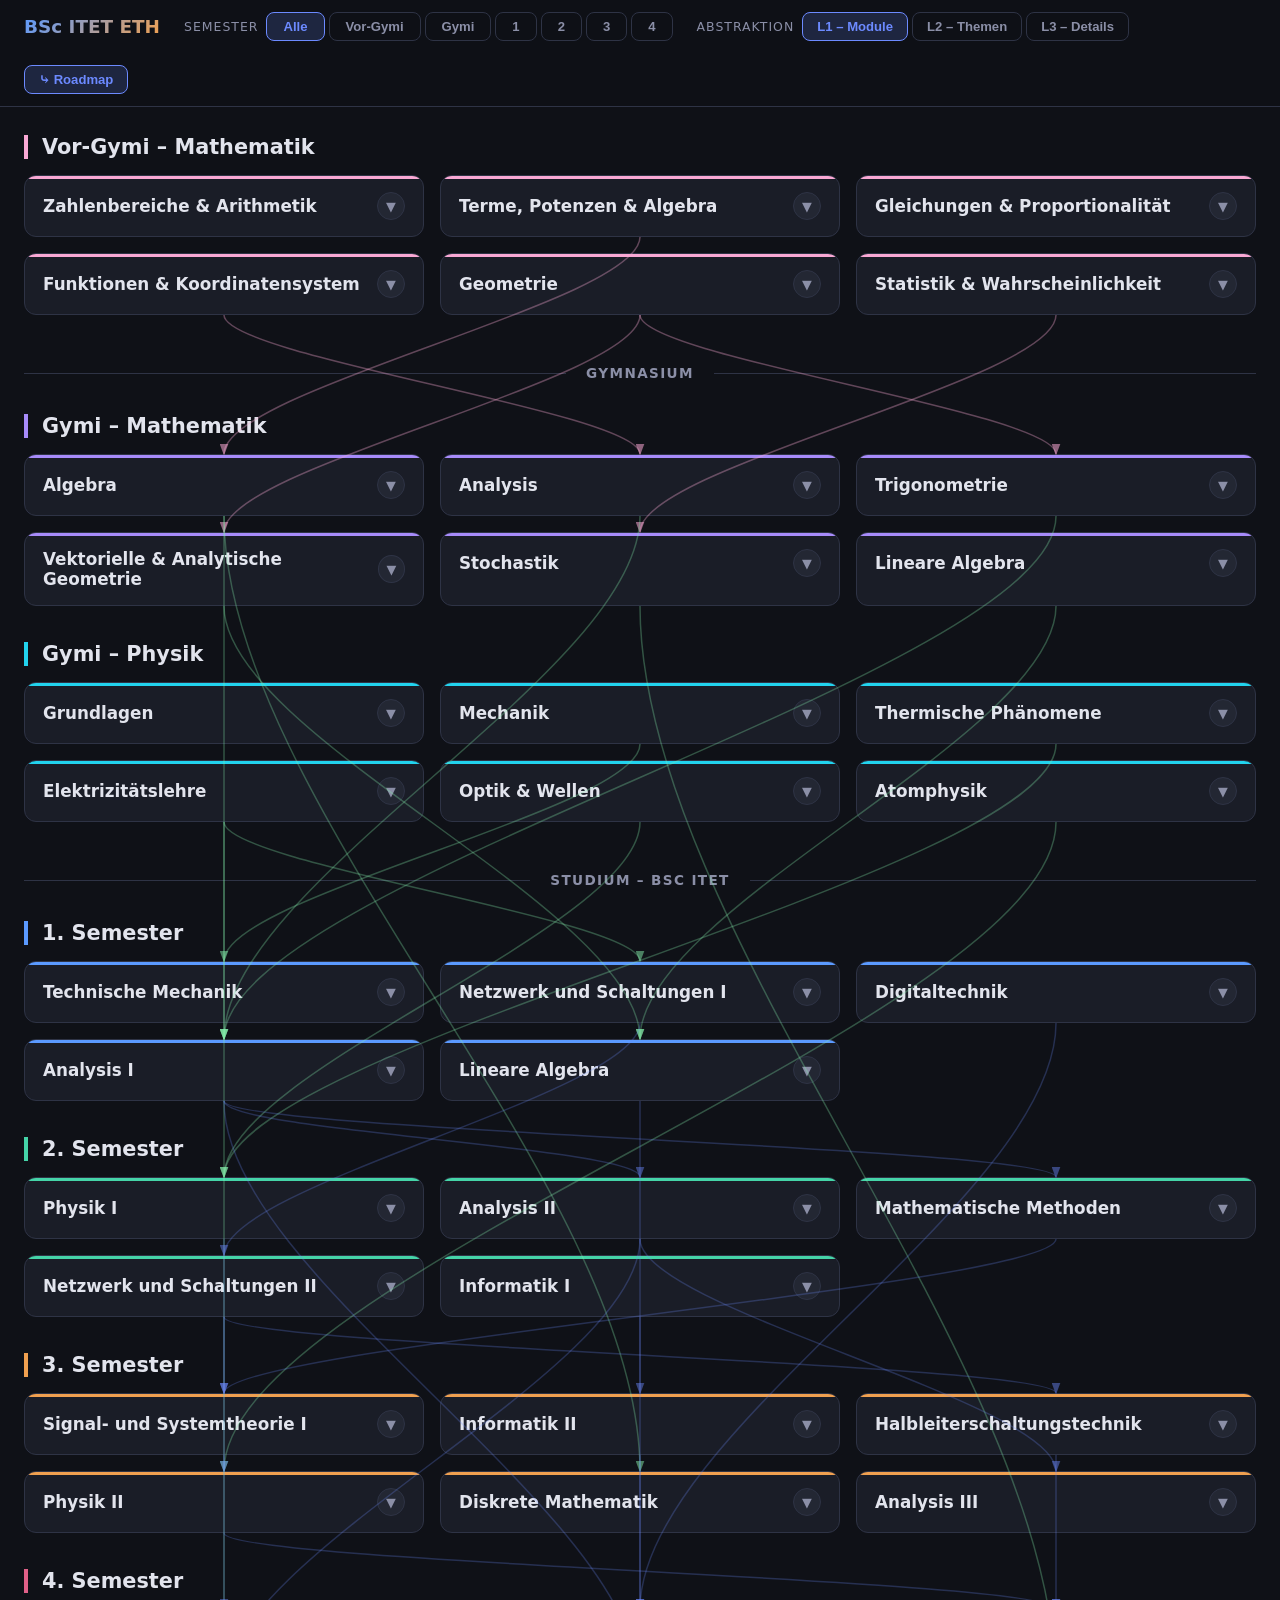
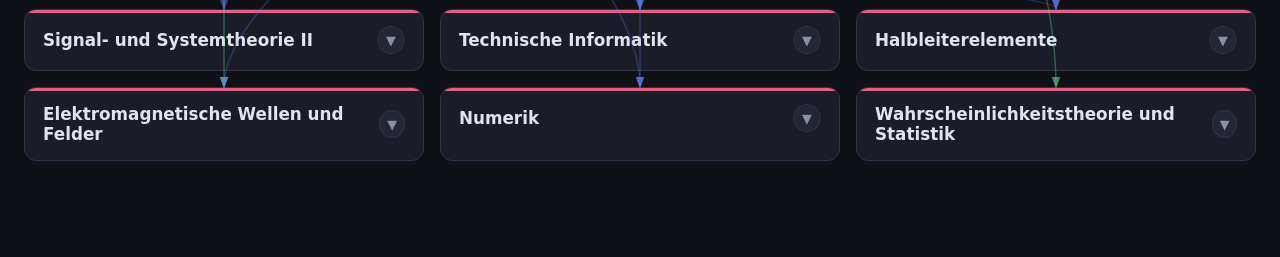
==== index.html @ 1d8a7b9b "rename into index.html" ====
<!DOCTYPE html>
<html lang="de">

<head>
    <meta charset="UTF-8">
    <meta name="viewport" content="width=device-width, initial-scale=1.0">
    <title>BSc ITET ETH – Abstraktionslevel</title>
    <style>
        :root {
            --bg: #0f1117;
            --surface: #1a1d27;
            --surface2: #232733;
            --border: #2e3345;
            --text: #e2e4ed;
            --text-dim: #8b8fa7;
            --accent: #6c8aff;
            --accent-glow: rgba(108, 138, 255, .18);
            --sem1: #5b9aff;
            --sem2: #45d4a8;
            --sem3: #f0a050;
            --sem4: #e06088;
            --vw-math: #a78bfa;
            --vw-phys: #22d3ee;
            --vor-gymi: #f9a8d4;
            --gymi: #86efac;
            --radius: 12px;
            --transition: .3s cubic-bezier(.4, 0, .2, 1);
        }

        * {
            margin: 0;
            padding: 0;
            box-sizing: border-box;
        }

        body {
            font-family: 'Segoe UI', system-ui, -apple-system, sans-serif;
            background: var(--bg);
            color: var(--text);
            min-height: 100vh;
            overflow-x: hidden;
        }

        /* ── NAV BAR ── */
        .navbar {
            position: sticky;
            top: 0;
            z-index: 100;
            background: rgba(15, 17, 23, .92);
            backdrop-filter: blur(16px);
            border-bottom: 1px solid var(--border);
            padding: 12px 24px;
            display: flex;
            align-items: center;
            gap: 24px;
            flex-wrap: wrap;
        }

        .navbar h1 {
            font-size: 1.15rem;
            font-weight: 700;
            white-space: nowrap;
            background: linear-gradient(135deg, var(--sem1), var(--sem3));
            -webkit-background-clip: text;
            -webkit-text-fill-color: transparent;
        }

        .nav-group {
            display: flex;
            align-items: center;
            gap: 8px;
        }

        .nav-label {
            font-size: .78rem;
            color: var(--text-dim);
            text-transform: uppercase;
            letter-spacing: .08em;
        }

        /* Semester Tabs */
        .sem-tabs {
            display: flex;
            gap: 4px;
        }

        .sem-tab {
            padding: 6px 16px;
            border-radius: 8px;
            border: 1px solid var(--border);
            background: transparent;
            color: var(--text-dim);
            cursor: pointer;
            font-size: .82rem;
            font-weight: 600;
            transition: var(--transition);
        }

        .sem-tab:hover {
            background: var(--surface2);
            color: var(--text);
        }

        .sem-tab.active {
            border-color: var(--accent);
            color: var(--accent);
            background: var(--accent-glow);
        }

        .sem-tab[data-sem="all"].active {
            border-color: var(--accent);
        }

        .sem-tab[data-sem="1"].active {
            border-color: var(--sem1);
            color: var(--sem1);
            background: rgba(91, 154, 255, .12);
        }

        .sem-tab[data-sem="2"].active {
            border-color: var(--sem2);
            color: var(--sem2);
            background: rgba(69, 212, 168, .12);
        }

        .sem-tab[data-sem="3"].active {
            border-color: var(--sem3);
            color: var(--sem3);
            background: rgba(240, 160, 80, .12);
        }

        .sem-tab[data-sem="4"].active {
            border-color: var(--sem4);
            color: var(--sem4);
            background: rgba(224, 96, 136, .12);
        }

        .sem-tab[data-sem="vor-gymi"].active {
            border-color: var(--vor-gymi);
            color: var(--vor-gymi);
            background: rgba(249, 168, 212, .12);
        }

        .sem-tab[data-sem="gymi"].active {
            border-color: var(--gymi);
            color: var(--gymi);
            background: rgba(134, 239, 172, .12);
        }

        /* Abstraction Level Buttons */
        .level-btns {
            display: flex;
            gap: 4px;
        }

        .level-btn {
            padding: 6px 14px;
            border-radius: 8px;
            border: 1px solid var(--border);
            background: transparent;
            color: var(--text-dim);
            cursor: pointer;
            font-size: .82rem;
            font-weight: 600;
            transition: var(--transition);
        }

        .level-btn:hover {
            background: var(--surface2);
            color: var(--text);
        }

        .level-btn.active {
            border-color: var(--accent);
            color: var(--accent);
            background: var(--accent-glow);
        }

        /* ── MAIN CONTENT ── */
        .container {
            max-width: 1400px;
            margin: 0 auto;
            padding: 28px 24px 60px;
            position: relative;
        }

        /* Semester Section */
        .semester-section {
            margin-bottom: 36px;
        }

        .semester-section.hidden {
            display: none;
        }

        .semester-header {
            font-size: 1.3rem;
            font-weight: 700;
            margin-bottom: 16px;
            padding-left: 14px;
            border-left: 4px solid var(--sem1);
        }

        .semester-section[data-sem="2"] .semester-header {
            border-color: var(--sem2);
        }

        .semester-section[data-sem="3"] .semester-header {
            border-color: var(--sem3);
        }

        .semester-section[data-sem="4"] .semester-header {
            border-color: var(--sem4);
        }

        .semester-section[data-sem="vg-math"] .semester-header {
            border-color: var(--vor-gymi);
        }

        .semester-section[data-sem="gy-math"] .semester-header {
            border-color: var(--vw-math);
        }

        .semester-section[data-sem="gy-phys"] .semester-header {
            border-color: var(--vw-phys);
        }

        /* Section Divider */
        .section-divider {
            text-align: center;
            margin: 48px 0 32px;
            position: relative;
        }

        .section-divider::before {
            content: '';
            position: absolute;
            left: 0;
            right: 0;
            top: 50%;
            height: 1px;
            background: var(--border);
        }

        .section-divider span {
            position: relative;
            background: var(--bg);
            padding: 0 20px;
            font-size: .85rem;
            color: var(--text-dim);
            text-transform: uppercase;
            letter-spacing: .1em;
            font-weight: 700;
        }

        .section-divider.hidden {
            display: none;
        }

        /* Module Grid */
        .module-grid {
            display: grid;
            grid-template-columns: repeat(auto-fill, minmax(300px, 1fr));
            gap: 16px;
        }

        /* Module Card */
        .module-card {
            background: var(--surface);
            border: 1px solid var(--border);
            border-radius: var(--radius);
            overflow: hidden;
            cursor: pointer;
            transition: var(--transition);
            position: relative;
        }

        .module-card::before {
            content: '';
            position: absolute;
            top: 0;
            left: 0;
            right: 0;
            height: 3px;
            background: var(--sem1);
            transition: var(--transition);
        }

        .semester-section[data-sem="2"] .module-card::before {
            background: var(--sem2);
        }

        .semester-section[data-sem="3"] .module-card::before {
            background: var(--sem3);
        }

        .semester-section[data-sem="4"] .module-card::before {
            background: var(--sem4);
        }

        .semester-section[data-sem="vg-math"] .module-card::before {
            background: var(--vor-gymi);
        }

        .semester-section[data-sem="gy-math"] .module-card::before {
            background: var(--vw-math);
        }

        .semester-section[data-sem="gy-phys"] .module-card::before {
            background: var(--vw-phys);
        }

        .module-card:hover {
            border-color: #444;
            transform: translateY(-2px);
            box-shadow: 0 8px 24px rgba(0, 0, 0, .3);
        }

        .module-card.expanded {
            grid-column: 1 / -1;
            max-width: 900px;
        }

        .module-header {
            padding: 16px 18px;
            display: flex;
            align-items: center;
            justify-content: space-between;
        }

        .module-name {
            font-size: 1.05rem;
            font-weight: 700;
        }

        .module-toggle {
            width: 28px;
            height: 28px;
            border-radius: 50%;
            background: var(--surface2);
            border: 1px solid var(--border);
            color: var(--text-dim);
            display: flex;
            align-items: center;
            justify-content: center;
            font-size: .8rem;
            transition: var(--transition);
        }

        .module-card.expanded .module-toggle,
        .module-card.level-open .module-toggle {
            transform: rotate(180deg);
            color: var(--accent);
        }

        /* Level 2 */
        .level2-container {
            max-height: 0;
            overflow: hidden;
            transition: max-height .4s cubic-bezier(.4, 0, .2, 1), padding .3s;
            padding: 0 18px;
        }

        .module-card.expanded .level2-container,
        .module-card.level-open .level2-container {
            max-height: 2000px;
            padding: 0 18px 16px;
        }

        .level2-item {
            margin-bottom: 10px;
            background: var(--surface2);
            border-radius: 8px;
            border: 1px solid transparent;
            transition: var(--transition);
            overflow: hidden;
        }

        .level2-item:hover {
            border-color: var(--border);
        }

        .level2-header {
            padding: 10px 14px;
            display: flex;
            align-items: center;
            justify-content: space-between;
            cursor: pointer;
            font-weight: 600;
            font-size: .92rem;
        }

        .level2-toggle {
            font-size: .7rem;
            color: var(--text-dim);
            transition: var(--transition);
        }

        .level2-item.open .level2-toggle {
            transform: rotate(180deg);
            color: var(--accent);
        }

        /* Level 3 */
        .level3-container {
            max-height: 0;
            overflow: hidden;
            transition: max-height .35s cubic-bezier(.4, 0, .2, 1);
        }

        .level2-item.open .level3-container,
        .level2-item.level-open .level3-container {
            max-height: 1000px;
        }

        .level3-list {
            padding: 0 14px 10px 28px;
            display: flex;
            flex-wrap: wrap;
            gap: 6px;
        }

        .level3-tag {
            padding: 4px 10px;
            background: rgba(108, 138, 255, .08);
            border: 1px solid rgba(108, 138, 255, .15);
            border-radius: 6px;
            font-size: .8rem;
            color: var(--text-dim);
            transition: var(--transition);
        }

        .level3-tag:hover {
            background: rgba(108, 138, 255, .15);
            color: var(--text);
        }

        /* Level 4 (sub-sub items) */
        .level4-group {
            margin-top: 6px;
            padding-left: 8px;
        }

        .level4-label {
            font-size: .78rem;
            color: var(--accent);
            font-weight: 600;
            margin-bottom: 4px;
        }

        .level4-tags {
            display: flex;
            flex-wrap: wrap;
            gap: 5px;
        }

        .level4-tag {
            padding: 3px 8px;
            background: rgba(108, 138, 255, .05);
            border: 1px solid rgba(108, 138, 255, .1);
            border-radius: 5px;
            font-size: .75rem;
            color: var(--text-dim);
        }

        /* Breadcrumb / Zoom indicator */
        .zoom-indicator {
            position: fixed;
            bottom: 24px;
            left: 50%;
            transform: translateX(-50%);
            background: var(--surface);
            border: 1px solid var(--border);
            border-radius: 10px;
            padding: 8px 20px;
            font-size: .82rem;
            color: var(--text-dim);
            display: none;
            align-items: center;
            gap: 10px;
            box-shadow: 0 8px 32px rgba(0, 0, 0, .4);
            z-index: 50;
        }

        .zoom-indicator.visible {
            display: flex;
        }

        .zoom-indicator button {
            background: var(--accent);
            color: #fff;
            border: none;
            padding: 4px 12px;
            border-radius: 6px;
            cursor: pointer;
            font-size: .8rem;
            font-weight: 600;
        }

        /* Responsive */
        @media (max-width: 768px) {
            .navbar {
                padding: 10px 12px;
                gap: 12px;
            }

            .container {
                padding: 16px 12px 40px;
            }

            .module-grid {
                grid-template-columns: 1fr;
            }

            .module-card.expanded {
                grid-column: 1;
            }
        }

        /* ── ARROW OVERLAY ── */
        #arrow-svg {
            position: absolute;
            top: 0;
            left: 0;
            pointer-events: none;
            z-index: 10;
            overflow: visible;
        }

        .arrow-toggle {
            padding: 6px 14px;
            border-radius: 8px;
            border: 1px solid var(--border);
            background: transparent;
            color: var(--text-dim);
            cursor: pointer;
            font-size: .82rem;
            font-weight: 600;
            transition: var(--transition);
        }

        .arrow-toggle:hover {
            background: var(--surface2);
            color: var(--text);
        }

        .arrow-toggle.active {
            border-color: var(--accent);
            color: var(--accent);
            background: var(--accent-glow);
        }
    </style>
</head>

<body>

    <nav class="navbar">
        <h1>BSc ITET ETH</h1>

        <div class="nav-group">
            <span class="nav-label">Semester</span>
            <div class="sem-tabs">
                <button class="sem-tab active" data-sem="all">Alle</button>
                <button class="sem-tab" data-sem="vor-gymi">Vor-Gymi</button>
                <button class="sem-tab" data-sem="gymi">Gymi</button>
                <button class="sem-tab" data-sem="1">1</button>
                <button class="sem-tab" data-sem="2">2</button>
                <button class="sem-tab" data-sem="3">3</button>
                <button class="sem-tab" data-sem="4">4</button>
            </div>
        </div>

        <div class="nav-group">
            <span class="nav-label">Abstraktion</span>
            <div class="level-btns">
                <button class="level-btn active" data-level="1" title="Nur Module">L1 – Module</button>
                <button class="level-btn" data-level="2" title="Module + Themenblöcke">L2 – Themen</button>
                <button class="level-btn" data-level="3" title="Alles aufgeklappt">L3 – Details</button>
            </div>
        </div>

        <div class="nav-group">
            <button class="arrow-toggle active" id="arrowToggle" title="Abhängigkeitspfeile anzeigen/verbergen">⤷
                Roadmap</button>
        </div>
    </nav>

    <div class="container" id="content"></div>

    <div class="zoom-indicator" id="zoomIndicator">
        <span id="zoomPath"></span>
        <button onclick="zoomOut()">← Zurück</button>
    </div>

    <script>
        // ═══════════════════════════════════════════════════════════
        // DATA – 1:1 from BSc ITET ETH.md (Semester 1-4)
        // ═══════════════════════════════════════════════════════════
        const data = [
            {
                semester: 1,
                label: "1. Semester",
                modules: [
                    {
                        name: "Technische Mechanik",
                        topics: [
                            { name: "Kinematik", items: ["Kraft", "Moment", "Geschwindigkeit/Bewegung"] },
                            { name: "Statik", items: ["Gleichgewicht", "Äquivalenz und Reduktion von Kräftegruppen", "Reibung"] },
                            { name: "Dynamik", items: ["Newtonsches Bewegungsgesetz (2. Newton)", "Impulssatz", "Drallsatz"] }
                        ]
                    },
                    {
                        name: "Netzwerk und Schaltungen I",
                        topics: [
                            { name: "Physikalische Grundlagen", items: ["Stromursprung", "Spannungsursprung", "Elektrostatisches Feld", "Leitungsmechanismen"] },
                            { name: "Bauelemente & Analyse", items: ["Grundbauelemente", "Mathematische Modelle", "Schaltungsentwurf", "Netzwerk-Analyse"] },
                            { name: "Gleichstromnetzwerke", items: ["Stromverteilung", "Spannungsverteilung", "Stationäres Strömungsfeld", "Berechnungsmethoden"] },
                            { name: "Elektromagnetische Felder", items: ["Induktion", "Zeitvariante Felder", "Technische Anwendungen"] }
                        ]
                    },
                    {
                        name: "Digitaltechnik",
                        topics: [
                            { name: "Grundlagen & Bausteine", items: ["Analog vs. Digital", "CMOS-Technik", "Zahlensysteme", "Speicherbausteine"] },
                            { name: "Schaltungsdesign", items: ["Logikgatter", "Boolesche Algebra", "Kombinatorik", "Sequenzielle Logik"] },
                            { name: "Systementwurf", items: ["Endliche Automaten (FSM)", "Zustandsspeicher", "Mikroprozessor-Basics", "Synthese-Methoden"] }
                        ]
                    },
                    {
                        name: "Analysis I",
                        topics: [
                            { name: "Zahlenbereiche", items: ["Reelle Zahlen", "Komplexe Zahlen"] },
                            { name: "Analysis-Grundlagen", items: ["Folgen & Grenzwerte", "Reihen & Potenzreihen", "Stetige Abbildungen"] },
                            { name: "Differential- & Integralrechnung", items: ["Variable Funktionen", "Ableitungsregeln", "Integrationsmethoden"] },
                            { name: "Differentialgleichungen", items: ["Einführung", "Gewöhnliche DGLs"] }
                        ]
                    },
                    {
                        name: "Lineare Algebra",
                        topics: [
                            { name: "Lineare Gleichungssysteme", items: ["Gauss-Algorithmus", "Matrizen-Operationen"] },
                            { name: "Matrizenzerlegungen", items: ["LU-Zerlegung", "QR-Zerlegung", "Singulärwertzerlegung (SVD)"] },
                            { name: "Vektorräume", items: ["Basiswahl & -wechsel", "Lineare Abbildungen", "Koordinatentransformation"] },
                            { name: "Norm & Skalarprodukt", items: ["Gram-Schmidt-Verfahren", "Projektoren"] },
                            { name: "Eigenwertprobleme", items: ["Eigenwerte & Eigenvektoren", "Determinanten", "Symmetrische Matrizen"] },
                            { name: "Anwendungen", items: ["Ausgleichsrechnung", "Numerische Aspekte", "Python (NumPy/SciPy)"] }
                        ]
                    }
                ]
            },
            {
                semester: 2,
                label: "2. Semester",
                modules: [
                    {
                        name: "Physik I",
                        topics: [
                            {
                                name: "Schwingungen & Wellen",
                                items: [],
                                subtopics: [
                                    { name: "Schwingungstypen", items: ["Harmonisch", "Gedämpft", "Erzwungen"] },
                                    { name: "Wellenpropagation", items: ["Energie & Intensität", "Beugung & Reflektion"] },
                                    { name: "Welleneffekte", items: ["Dopplereffekt", "Interferenz & Überlagerung", "Resonanz", "Stehende Wellen"] }
                                ]
                            },
                            {
                                name: "Thermodynamik",
                                items: [],
                                subtopics: [
                                    { name: "Gaseigenschaften", items: ["Kinetische Gastheorie", "Ideales Gas"] },
                                    { name: "Hauptsätze", items: ["Energieerhaltung", "Kreisprozesse", "Entropie"] },
                                    { name: "Wärmetransport", items: ["Übertragung", "Strahlung"] }
                                ]
                            }
                        ]
                    },
                    {
                        name: "Analysis II",
                        topics: [
                            { name: "Mehrdimensionale Differentialrechnung", items: ["Partielle Ableitungen", "Ableitungsregeln", "Implizite Funktionen", "Extremwertaufgaben"] },
                            { name: "Mehrdimensionale Integralrechnung", items: ["Mehrfachintegrale", "Integrationsmethoden", "Integration über Untermannigfaltigkeiten"] },
                            { name: "Vektoranalysis", items: ["Vektorfelder", "Satz von Gauss", "Satz von Stokes"] }
                        ]
                    },
                    {
                        name: "Mathematische Methoden",
                        topics: [
                            { name: "Komplexe Analysis", items: ["Komplexe Funktionen", "Ableitungsregeln", "Cauchy-Riemann-Gleichungen"] },
                            { name: "Integration", items: ["Komplexes Integral", "Residuensatz", "Anwendungen"] },
                            { name: "Reihenentwicklungen", items: ["Taylor-Reihen", "Laurent-Reihen"] },
                            { name: "Transformationen", items: ["Fourier-Reihen", "Fourier-Transformation", "Laplace-Transformation"] }
                        ]
                    },
                    {
                        name: "Netzwerk und Schaltungen II",
                        topics: [
                            { name: "Wechselstromrechnung", items: ["Komplexe Methoden", "Maschenstromverfahren", "Knotenpotentialverfahren", "Netzwerksätze"] },
                            { name: "Systemverhalten", items: ["Zeitbereich", "Frequenzbereich", "Übergangsverhalten", "Übertragungsfunktion", "Zweitore"] },
                            { name: "Signalanalyse", items: ["Nicht-sinusförmige Signale", "Fourierzerlegung", "Fouriertransformation", "Laplacetransformation"] },
                            { name: "Operationsverstärker", items: ["Grundschaltungen", "Gegentaktverstärker", "Differenzverstärker", "Dimensionierung"] }
                        ]
                    },
                    {
                        name: "Informatik I",
                        topics: [
                            { name: "Grundlagen", items: ["Fundamentale Datentypen", "Ausdrücke & Anweisungen", "Computerarithmetik"] },
                            { name: "Programmierkonzepte", items: ["Kontrollstrukturen", "Funktionen", "Klassen (OOP)", "Referenzen & Zeiger"] },
                            { name: "Datenstrukturen", items: ["Containertypen", "Dynamische Datentypen", "Speichermanagement"] }
                        ]
                    }
                ]
            },
            {
                semester: 3,
                label: "3. Semester",
                modules: [
                    {
                        name: "Signal- und Systemtheorie I",
                        topics: [
                            { name: "Grundlagen", items: ["Signalklassifikation", "Systemklassifikation", "Zeit- & Frequenzbereich", "Signal- & Hilberträume"] },
                            { name: "Systemtheorie", items: ["Lineare zeitinvariante Systeme (LTI)", "Verallgemeinerte Funktionen"] },
                            { name: "Abtastung", items: ["Zeitkontinuierliche Signale", "Abtasttheorem"] },
                            { name: "Zeitdiskrete Systeme", items: ["Systemverhalten", "z-Transformation"] },
                            { name: "Fouriertransformation", items: ["Diskrete Fourier-Transformation (DFT)", "Schnelle Fourier-Transformation (FFT)"] }
                        ]
                    },
                    {
                        name: "Informatik II",
                        topics: [
                            {
                                name: "Algorithmen & Komplexität",
                                items: ["Asymptotische Laufzeit (O-Notation)"],
                                subtopics: [
                                    { name: "Basis-Algorithmen", items: ["Suchen", "Sortieren"] },
                                    { name: "Graphenalgorithmen", items: ["Kürzeste Wege", "Spannbäume"] }
                                ]
                            },
                            {
                                name: "Datenstrukturen",
                                items: ["Hashtabellen"],
                                subtopics: [
                                    { name: "Baumstrukturen", items: ["Suchbäume", "Balancierte Bäume", "Heaps"] }
                                ]
                            },
                            { name: "Entwurfsstrategien", items: ["Induktion", "Divide & Conquer", "Backtracking", "Dynamische Programmierung"] },
                            {
                                name: "Generische Programmierung",
                                items: ["C++ Templates"],
                                subtopics: [
                                    { name: "Funktionale Konzepte", items: ["Funktionen höherer Ordnung", "Lambdas", "Closures"] }
                                ]
                            },
                            {
                                name: "Parallelisierung",
                                items: [],
                                subtopics: [
                                    { name: "Grundlagen", items: ["Nebenläufigkeit", "Abhängigkeiten"] },
                                    { name: "Speichermodelle", items: ["Geteilter Speicher"] },
                                    { name: "Synchronisation", items: ["Race Conditions", "Mutex", "Kommunikation"] }
                                ]
                            }
                        ]
                    },
                    {
                        name: "Halbleiterschaltungstechnik",
                        topics: [
                            { name: "Transistor-Grundlagen", items: ["Bauteile (Bipolar/MOSFET)", "Signalverhalten", "Arbeitspunkt", "Eintransistorverstärker"] },
                            { name: "Frequenzanalyse", items: ["Verstärker-Frequenzgang", "Bandbreitenerweiterung"] },
                            {
                                name: "Spezielle Verstärker",
                                items: ["Differenzverstärker", "Transimpedanzverstärker"],
                                subtopics: [
                                    { name: "Instrumentierungsverstärker", items: ["Störunterdrückung", "Chopper-Technik"] }
                                ]
                            },
                            { name: "Aktive Filter", items: ["Grundstrukturen", "Biquadratische Stufen", "Höhere Ordnung", "Switched-Cap-Filter"] }
                        ]
                    },
                    {
                        name: "Physik II",
                        topics: [
                            { name: "Quantenmechanik Grundlagen", items: ["Wellenmechanik", "Postulate & Formalismus"] },
                            { name: "Modellsysteme", items: ["Potentialtopf", "Harmonischer Oszillator", "Wasserstoffatom"] },
                            { name: "Mehrteilchensysteme", items: ["Identische Teilchen", "Pauli-Prinzip", "Quantenstatistik"] },
                            { name: "Festkörperphysik", items: ["Kristallsysteme", "Bandstrukturen"] },
                            { name: "Konzepte & Anwendungen", items: ["Näherungsmethoden", "Verschränkung & Superposition", "Engineering-Anwendungen"] }
                        ]
                    },
                    {
                        name: "Diskrete Mathematik",
                        topics: [
                            { name: "Mengenlehre", items: ["Grundlagen", "Axiome"] },
                            { name: "Kombinatorik", items: ["Zählformen", "Zählprinzipien", "Spezielle Zählprobleme"] },
                            {
                                name: "Graphentheorie",
                                items: [],
                                subtopics: [
                                    { name: "Graphenarten", items: ["Netzwerke", "Bäume"] },
                                    { name: "Graphenprobleme", items: ["Einfärbung", "Flüsse & Schnitte", "Matchings"] }
                                ]
                            },
                            {
                                name: "Algebra",
                                items: [],
                                subtopics: [
                                    { name: "Zahlentheorie", items: ["Teilbarkeit", "Kongruenz"] },
                                    { name: "Strukturen", items: ["Gruppen", "Körper & Ringe"] },
                                    { name: "Anwendungen", items: ["Kryptographie", "Fehlerkorrektur"] }
                                ]
                            }
                        ]
                    },
                    {
                        name: "Analysis III",
                        topics: [
                            { name: "PDE Einführung", items: ["Klassifikation", "Typen"] },
                            { name: "Quasilineare DGLs", items: ["Charakteristikenmethode", "Erhaltungssätze"] },
                            { name: "Hyperbolische DGLs", items: ["Wellengleichung", "d'Alembert-Formel", "Separationsansatz"] },
                            { name: "Parabolische DGLs", items: ["Wärmeleitungsgleichung", "Maximumsprinzip", "Separationsansatz"] },
                            { name: "Elliptische DGLs", items: ["Laplace-Gleichung", "Maximumsprinzip", "Variationsmethoden"] }
                        ]
                    }
                ]
            },
            {
                semester: 4,
                label: "4. Semester",
                modules: [
                    {
                        name: "Signal- und Systemtheorie II",
                        topics: [
                            { name: "Systemmodellierung", items: ["Dynamische Systeme", "LTI-Systeme", "Zustandsgleichungen"] },
                            { name: "Zustandsraumanalyse", items: ["Lösungsmethoden", "Stabilität", "Steuerbarkeit", "Beobachtbarkeit"] },
                            { name: "Frequenzbereichsanalyse", items: ["Frequenzgang", "Bode-Diagramm", "Nyquist-Diagramm"] },
                            { name: "Zeitdiskrete Systeme", items: ["Abtastung", "Systemmodelle"] },
                            { name: "Erweiterte Themen", items: ["Nichtlineare Systeme", "Chaos", "Diskrete Ereignisse", "Hybride Systeme"] }
                        ]
                    },
                    {
                        name: "Technische Informatik",
                        topics: [
                            {
                                name: "Hardware-Architektur",
                                items: [],
                                subtopics: [
                                    { name: "Mikroprozessoren", items: ["Control Paths", "Data Paths"] },
                                    { name: "Optimierungen", items: ["Pipelining", "Speculation", "Caching"] }
                                ]
                            },
                            {
                                name: "Software-Systeme",
                                items: ["Low-Level Programmierung"],
                                subtopics: [
                                    {
                                        name: "Betriebssystem-Konzepte",
                                        items: ["Prozess-Management", "Scheduling"],
                                        subtopics: [
                                            { name: "Speicherverwaltung", items: ["Physisch", "Virtuell"] }
                                        ]
                                    }
                                ]
                            }
                        ]
                    },
                    {
                        name: "Halbleiterelemente",
                        topics: [
                            { name: "Einführung", items: ["Historie der Mikroelektronik"] },
                            {
                                name: "Halbleiterphysik",
                                items: ["Festkörper-Kristallstruktur", "Halbleitereigenschaften (Si)", "Quantenmechanik & Bändermodell", "Leitfähigkeit & Dispersion", "Gleichgewichtsstatistik", "Transportgleichungen", "Generation & Rekombination"]
                            },
                            {
                                name: "Bauelemente",
                                items: [],
                                subtopics: [
                                    { name: "pn-Übergang", items: ["Physik & Elektrik"] },
                                    { name: "pn-Diode", items: ["Kennlinien", "Kleinsignalverhalten", "Durchbruchmechanismen"] },
                                    { name: "MOS-Bauelemente", items: ["Bänderdiagramm", "MOSFET-Betrieb", "CV- & IV-Charakteristiken", "Frequenzverhalten"] },
                                    { name: "Bipolartransistoren", items: ["Funktionsprinzip", "Betriebsmodi", "Modellierung & Simulation"] }
                                ]
                            }
                        ]
                    },
                    {
                        name: "Elektromagnetische Wellen und Felder",
                        topics: [
                            { name: "Grundlagen", items: ["Maxwell'sche Gleichungen", "Wellengleichung"] },
                            { name: "Wellenausbreitung", items: ["Felder im freien Raum", "Brechung & Reflexion"] },
                            { name: "Strahlung", items: ["Dipolstrahlung", "Feldwinkelspektrum"] }
                        ]
                    },
                    {
                        name: "Numerik",
                        topics: [
                            { name: "Grundlagen", items: ["Scientific Python", "Fehleranalyse"] },
                            { name: "Analysis-Methoden", items: ["Nullstellensuche", "Newton-Verfahren", "Quadratur"] },
                            { name: "Differentialgleichungen", items: ["Anfangswertaufgaben", "Einschrittverfahren", "Schrittweitensteuerung", "Stabilitätsanalyse"] }
                        ]
                    },
                    {
                        name: "Wahrscheinlichkeitstheorie und Statistik",
                        topics: [
                            { name: "Wahrscheinlichkeitsräume", items: ["Kolmogorov-Axiome", "Diskrete Modelle", "Verteilungsfunktionen"] },
                            { name: "Bedingte Wahrscheinlichkeiten", items: ["Bayes'sche Regel", "Nachrichtenquellen", "Bedingte Verteilungen"] },
                            { name: "Zufallsvariablen", items: ["Erwartungswert & Varianz", "Gesetz der grossen Zahlen", "Zentraler Grenzwertsatz"] },
                            { name: "Statistik", items: ["Parameterschätzung", "Hypothesentests"] }
                        ]
                    }
                ]
            }
        ];

        // ═══════════════════════════════════════════════════════════
        // VORWISSEN DATA – from Vorwissen-Mathematik.md & Vorwissen-Physik.md
        // ═══════════════════════════════════════════════════════════
        // ═══════════════════════════════════════════════════════════
        // VOR-GYMI DATA
        // ═══════════════════════════════════════════════════════════
        const vorGymiData = [
            {
                subject: "vg-math",
                label: "Vor-Gymi – Mathematik",
                modules: [
                    {
                        name: "Zahlenbereiche & Arithmetik",
                        topics: [
                            {
                                name: "Natürliche Zahlen ℕ", items: [], subtopics: [
                                    { name: "Stellenwertsystem", items: ["Tausender", "Hunderter", "Zehner", "Einer"] },
                                    { name: "Operationen", items: ["Addition", "Subtraktion", "Multiplikation", "Division"] }
                                ]
                            },
                            {
                                name: "Ganze Zahlen ℤ", items: [], subtopics: [
                                    { name: "Zahlenstrahl", items: ["Positive Zahlen", "Negative Zahlen"] },
                                    { name: "Rechenregeln", items: ["Vorzeichenregeln", "Betrag"] }
                                ]
                            },
                            {
                                name: "Rationale Zahlen ℚ", items: [], subtopics: [
                                    { name: "Bruchrechnung", items: ["Erweitern & Kürzen", "Hauptnenner", "Kehrwert", "ggT & kgV", "Addition & Subtraktion", "Multiplikation & Division"] },
                                    { name: "Dezimalzahlen", items: ["Periodische Zahlen", "Umwandlung Bruch ↔ Dezimal", "Stellenwerte (Zehntel, Hundertstel)"] }
                                ]
                            },
                            {
                                name: "Reelle Zahlen ℝ", items: [], subtopics: [
                                    { name: "Irrationale Zahlen", items: ["√2", "Kreiszahl π"] },
                                    { name: "Wurzeln", items: ["Quadratwurzel", "Wurzelgesetze", "Rationalmachen des Nenners"] }
                                ]
                            },
                            {
                                name: "Prozentrechnung", items: [], subtopics: [
                                    { name: "Grundaufgaben", items: ["Prozentwert", "Prozentsatz", "Grundwert"] },
                                    { name: "Veränderung", items: ["Prozentuale Erhöhung", "Prozentuale Reduktion", "Zinsrechnung"] }
                                ]
                            }
                        ]
                    },
                    {
                        name: "Terme, Potenzen & Algebra",
                        topics: [
                            {
                                name: "Terme & Umformungen", items: [], subtopics: [
                                    { name: "Grundoperationen", items: ["Zusammenfassen", "Ausmultiplizieren (Distributivgesetz)", "Ausklammern"] },
                                    { name: "Binomische Formeln", items: ["(a+b)² = a²+2ab+b²", "(a−b)² = a²−2ab+b²", "(a+b)(a−b) = a²−b²", "Rückwärts erkennen"] }
                                ]
                            },
                            {
                                name: "Potenzen & Wurzeln", items: [], subtopics: [
                                    { name: "Potenzgesetze", items: ["aⁿ·aᵐ = aⁿ⁺ᵐ", "aⁿ÷aᵐ = aⁿ⁻ᵐ", "(aⁿ)ᵐ = aⁿᵐ", "(a·b)ⁿ = aⁿ·bⁿ"] },
                                    { name: "Besondere Exponenten", items: ["a⁰ = 1", "a⁻ⁿ = 1/aⁿ", "a^(1/n) = ⁿ√a", "a^(m/n) = ⁿ√(aᵐ)"] }
                                ]
                            }
                        ]
                    },
                    {
                        name: "Gleichungen & Proportionalität",
                        topics: [
                            { name: "Lineare Gleichungen", items: ["Äquivalenzumformungen", "Gleichungen mit Klammern", "Gleichungen mit Brüchen"] },
                            {
                                name: "Lineare Gleichungssysteme", items: [], subtopics: [
                                    { name: "Lösungsverfahren", items: ["Einsetzungsverfahren", "Gleichsetzungsverfahren", "Additionsverfahren"] }
                                ]
                            },
                            {
                                name: "Quadratische Gleichungen", items: [], subtopics: [
                                    { name: "Lösungsmethoden", items: ["Reinquadratisch (x²=a)", "Ausklammern", "Faktorisieren", "abc-/pq-Formel (Einführung)"] }
                                ]
                            },
                            {
                                name: "Proportionalität & Dreisatz", items: [], subtopics: [
                                    { name: "Typen", items: ["Direkte Proportionalität (y=kx)", "Indirekte Proportionalität (y=k/x)"] },
                                    { name: "Dreisatz", items: ["Direkter Dreisatz", "Indirekter Dreisatz"] }
                                ]
                            }
                        ]
                    },
                    {
                        name: "Funktionen & Koordinatensystem",
                        topics: [
                            { name: "Koordinatensystem", items: ["x-/y-Achse", "Quadranten", "Punkte eintragen/ablesen", "Abstand zweier Punkte", "Mittelpunkt"] },
                            { name: "Funktionsbegriff", items: ["Zuordnung", "Definitionsbereich", "Funktionswerte berechnen", "Graphen zeichnen (Wertetabelle)"] },
                            {
                                name: "Lineare Funktionen", items: [], subtopics: [
                                    { name: "Konzepte", items: ["Steigung m", "y-Achsenabschnitt b", "Nullstelle", "Geradengleichung aus 2 Punkten", "Schnittpunkte"] }
                                ]
                            },
                            {
                                name: "Quadratische Funktionen", items: [], subtopics: [
                                    { name: "Konzepte", items: ["Normalparabel", "Scheitelpunktform", "Öffnung (a>0 / a<0)", "Verschiebung & Streckung"] }
                                ]
                            },
                            { name: "Weitere Funktionstypen", items: ["Potenzfunktionen (x³, x⁴)", "Wurzelfunktion √x", "Betragsfunktion |x|", "Hyperbel 1/x"] }
                        ]
                    },
                    {
                        name: "Geometrie",
                        topics: [
                            {
                                name: "Ebene Figuren", items: [], subtopics: [
                                    { name: "Formen & Formeln", items: ["Dreieck (A=g·h/2, Winkelsumme 180°)", "Rechteck & Quadrat", "Parallelogramm & Trapez", "Kreis (U=2πr, A=πr²)"] }
                                ]
                            },
                            {
                                name: "Körper", items: [], subtopics: [
                                    { name: "Volumen & Oberfläche", items: ["Quader & Würfel", "Prisma", "Zylinder (V=πr²h)"] }
                                ]
                            },
                            { name: "Satz des Pythagoras", items: ["a²+b²=c²", "Hypotenuse berechnen", "Kathete berechnen", "Rechtwinkligkeit prüfen"] },
                            {
                                name: "Trigonometrie (rechtwinkliges △)", items: [], subtopics: [
                                    { name: "Grundlagen", items: ["sin(α) = Gegenkathete/Hypotenuse", "cos(α) = Ankathete/Hypotenuse", "tan(α) = Gegenkathete/Ankathete"] },
                                    { name: "Spezielle Winkel", items: ["30° (sin=1/2)", "45° (sin=√2/2)", "60° (sin=√3/2)"] }
                                ]
                            }
                        ]
                    },
                    {
                        name: "Statistik & Wahrscheinlichkeit",
                        topics: [
                            { name: "Datendarstellung", items: ["Wertetabellen", "Säulen-/Balkendiagramme", "Kreisdiagramme", "Histogramme"] },
                            { name: "Statistische Kennzahlen", items: ["Arithmetisches Mittel", "Median", "Modus"] },
                            {
                                name: "Wahrscheinlichkeit (Grundlagen)", items: [], subtopics: [
                                    { name: "Konzepte", items: ["Zufallsexperiment", "Ergebnis & Ereignis", "Laplace-Wahrscheinlichkeit", "Baumdiagramme"] }
                                ]
                            }
                        ]
                    }
                ]
            }
        ];

        // ═══════════════════════════════════════════════════════════
        // GYMI DATA – Mathematik & Physik
        // ═══════════════════════════════════════════════════════════
        const gymiData = [
            {
                subject: "gy-math",
                label: "Gymi – Mathematik",
                modules: [
                    {
                        name: "Algebra",
                        topics: [
                            {
                                name: "Gleichungen & Ungleichungen", items: [], subtopics: [
                                    { name: "Quadratische Gleichungen", items: ["pq-Formel / Mitternachtsformel", "Diskriminante & Lösungsanzahl", "Faktorisieren"] },
                                    { name: "Höhere Ordnung", items: ["Polynomdivision", "Substitution (biquadratisch)", "Satz vom Nullprodukt"] },
                                    { name: "Ungleichungen", items: ["Äquivalenzumformung", "Fallunterscheidung", "Systeme mit 2 Variablen (graphisch)"] },
                                    { name: "Parameterdiskussion", items: ["Diskriminante D=b²−4ac", "Lösungsanzahl abhängig von Parametern"] }
                                ]
                            },
                            {
                                name: "Komplexe Zahlen", items: [], subtopics: [
                                    { name: "Darstellungsformen", items: ["Algebraische Form (a+bi)", "Trigonometrische Form r(cosφ+i·sinφ)", "Gaußsche Zahlenebene"] },
                                    { name: "Rechenoperationen", items: ["Addition & Subtraktion", "Multiplikation & Division", "Konjugiert Komplexes", "Betrag & Argument"] },
                                    { name: "Fortgeschritten", items: ["Satz von Moivre (Potenzen)", "n-te Wurzeln in ℂ", "Gleichungen in ℂ lösen", "Geometrische Interpretation (Drehung/Streckung)"] }
                                ]
                            }
                        ]
                    },
                    {
                        name: "Analysis",
                        topics: [
                            {
                                name: "Elementare Funktionen", items: [], subtopics: [
                                    { name: "Grundtypen", items: ["Konstante & Identität", "Lineare & Affine", "Potenz- & Wurzelfunktionen", "Betragsfunktion"] },
                                    { name: "Transzendente Funktionen", items: ["Exponentialfunktion (eˣ, aˣ)", "Logarithmus (ln, log_a)", "Trigonometrische (sin, cos, tan)"] },
                                    { name: "Abwandlungen", items: ["Spiegelungen f(−x), −f(x)", "Verschiebungen f(x+k), f(x)+k", "Streckung k·f(x)", "|f(x)| und f(|x|)"] }
                                ]
                            },
                            {
                                name: "Folgen & Reihen", items: [], subtopics: [
                                    { name: "Folgentypen", items: ["Arithmetische Folge (aₙ=a₁+(n−1)d)", "Geometrische Folge (aₙ=a₁·qⁿ⁻¹)"] },
                                    { name: "Methoden", items: ["Vollständige Induktion", "Summenformeln"] },
                                    { name: "Konvergenz", items: ["Grenzwert bestimmen", "Konvergenzbegriff"] }
                                ]
                            },
                            {
                                name: "Grenzwerte & Stetigkeit", items: [], subtopics: [
                                    { name: "Limes", items: ["Grenzwertsätze", "Asymptoten (waagrecht/senkrecht/schräg)", "Regel von L'Hôpital"] },
                                    { name: "Stetigkeit", items: ["Punktweise Stetigkeit", "Sprungstellen & Lücken"] }
                                ]
                            },
                            {
                                name: "Differentialrechnung", items: [], subtopics: [
                                    { name: "Grundlagen", items: ["Differenzenquotient → Differentialquotient", "Tangentensteigung"] },
                                    { name: "Ableitungsregeln", items: ["Summenregel", "Produktregel", "Quotientenregel", "Kettenregel"] },
                                    { name: "Ableitungen wichtiger Funktionen", items: ["Potenz-/Exponential-/Log-Funktionen", "Trigonometrische Funktionen"] },
                                    { name: "Kurvendiskussion", items: ["Nullstellen", "Extrema (1. Ableitung)", "Wendepunkte (2. Ableitung)", "Krümmungsverhalten"] },
                                    { name: "Anwendungen", items: ["Optimierungsprobleme", "Tangentengleichung"] }
                                ]
                            },
                            {
                                name: "Integralrechnung", items: [], subtopics: [
                                    { name: "Grundlagen", items: ["Stammfunktion", "Bestimmtes Integral (Riemann)", "Hauptsatz der Analysis"] },
                                    { name: "Methoden", items: ["Substitution", "Partielle Integration"] },
                                    { name: "Anwendungen", items: ["Flächenberechnung zwischen Graphen", "Rotationsvolumen"] }
                                ]
                            }
                        ]
                    },
                    {
                        name: "Trigonometrie",
                        topics: [
                            { name: "Einheitskreis", items: ["sin/cos als Koordinaten", "Periodizität", "Spezielle Winkel (30°, 45°, 60°, 90°)"] },
                            {
                                name: "Beziehungen", items: [], subtopics: [
                                    { name: "Winkelbeziehungen", items: ["Komplementärwinkel (α+β=90°)", "Supplementärwinkel (α+β=180°)", "Gegenwinkel"] },
                                    { name: "Additionstheoreme", items: ["sin(α±β) = sinα·cosβ ± cosα·sinβ", "cos(α±β) = cosα·cosβ ∓ sinα·sinβ"] }
                                ]
                            },
                            { name: "Sinus- & Kosinussatz", items: ["a/sinα = b/sinβ = c/sinγ", "c² = a²+b² − 2ab·cosγ"] },
                            { name: "Goniometrische Gleichungen", items: ["sin(x)=0 → x=kπ", "cos(x)=0 → x=π/2+kπ", "Allgemeine Lösungsmengen"] }
                        ]
                    },
                    {
                        name: "Vektorielle & Analytische Geometrie",
                        topics: [
                            {
                                name: "Vektoroperationen", items: [], subtopics: [
                                    { name: "Grundlagen", items: ["Addition & Skalarmultiplikation", "Linearkombination", "Kolinear & Komplanar", "Orthonormierte Basen"] },
                                    { name: "Produkte", items: ["Skalarprodukt (u·v = |u||v|cosφ)", "Kreuzprodukt (u×v, senkrechter Vektor)", "Spatprodukt (Volumen)"] }
                                ]
                            },
                            {
                                name: "Analytische Geometrie Ebene", items: [], subtopics: [
                                    { name: "Geraden", items: ["Parametergleichung g(t)=P+t·r", "Normalenform ax+by+c=0"] },
                                    { name: "Kreise", items: ["(x−x₀)²+(y−y₀)²=r²", "Tangentengleichung"] },
                                    { name: "Kegelschnitte", items: ["Ellipse", "Parabel", "Hyperbel", "Brennpunkte & Exzentrizität"] },
                                    { name: "Lagebeziehungen", items: ["Schnittpunkte", "Abstände (Punkt-Gerade)", "Winkelhalbierende"] }
                                ]
                            },
                            {
                                name: "Analytische Geometrie Raum", items: [], subtopics: [
                                    { name: "Geraden & Ebenen", items: ["Parametergleichung", "Kartesische Ebenengleichung", "Normalenvektor"] },
                                    { name: "Abstände", items: ["Punkt-Punkt", "Punkt-Gerade", "Punkt-Ebene", "Windschiefe Geraden"] },
                                    { name: "Winkel", items: ["Gerade-Gerade", "Gerade-Ebene", "Ebene-Ebene"] },
                                    { name: "Körper", items: ["Würfel & Quader", "Prisma & Zylinder", "Kegel & Kugel"] }
                                ]
                            }
                        ]
                    },
                    {
                        name: "Stochastik",
                        topics: [
                            {
                                name: "Beschreibende Statistik", items: [], subtopics: [
                                    { name: "Darstellung", items: ["Kreisdiagramm", "Stabdiagramm", "Histogramm"] },
                                    { name: "Kennzahlen", items: ["Arithmetisches Mittel", "Median & Modus", "Varianz & Standardabweichung"] }
                                ]
                            },
                            {
                                name: "Kombinatorik", items: [], subtopics: [
                                    { name: "Zählprinzipien", items: ["Permutationen (mit/ohne Wdh.)", "Variationen (mit/ohne Wdh.)", "Kombinationen (mit/ohne Wdh.)"] },
                                    { name: "Sätze", items: ["Binomischer Lehrsatz", "Pascalsches Dreieck"] }
                                ]
                            },
                            {
                                name: "Wahrscheinlichkeitsrechnung", items: [], subtopics: [
                                    { name: "Grundlagen", items: ["Ereignisse (A∩B, A∪B, Ā)", "Unabhängige & disjunkte Ereignisse"] },
                                    { name: "Regeln", items: ["Additionsregel", "Multiplikationsregel", "Bedingte Wahrscheinlichkeit P(A|B)"] },
                                    { name: "Darstellung", items: ["Ergebnisbaum"] }
                                ]
                            },
                            {
                                name: "Zufallsvariablen", items: [], subtopics: [
                                    { name: "Kenngrößen", items: ["Erwartungswert", "Standardabweichung"] },
                                    { name: "Verteilungen", items: ["Binomialverteilung P(X=k)", "Normalverteilung (Näherung)"] }
                                ]
                            }
                        ]
                    },
                    {
                        name: "Lineare Algebra",
                        topics: [
                            {
                                name: "Lineare Abbildungen", items: [], subtopics: [
                                    { name: "Begriffe", items: ["Definition (Addition & Skalierung erhalten)", "Kern (Nullraum)", "Bildraum"] },
                                    { name: "Matrixdarstellung", items: ["Abbildungsmatrix relativ zu Basis", "Basiswechsel"] }
                                ]
                            },
                            {
                                name: "2×2-Matrizen", items: [], subtopics: [
                                    { name: "Operationen", items: ["Matrixaddition", "Skalarmultiplikation", "Matrixmultiplikation"] },
                                    { name: "Determinante & Inverse", items: ["det(A) = ad−bc", "A⁻¹ = (1/det)·[[d,−b],[−c,a]]", "Invertierbarkeit (det≠0)"] }
                                ]
                            },
                            {
                                name: "Eigenwertprobleme", items: [], subtopics: [
                                    { name: "Berechnung", items: ["det(A−λI)=0", "Eigenwerte", "Eigenvektoren"] },
                                    { name: "Interpretation", items: ["Invariante Richtungen", "Streckung/Stauchung", "Symmetrien & Rotationen"] }
                                ]
                            }
                        ]
                    }
                ]
            },
            {
                subject: "gy-phys",
                label: "Gymi – Physik",
                modules: [
                    {
                        name: "Grundlagen",
                        topics: [
                            {
                                name: "Grössen & Einheiten", items: [], subtopics: [
                                    { name: "SI-System", items: ["Grundgrössen", "Masseinheiten"] },
                                    { name: "Dimensionen", items: ["Einheitenanalyse"] }
                                ]
                            },
                            {
                                name: "Numerik & Darstellung", items: [], subtopics: [
                                    { name: "Genauigkeit", items: ["Signifikante Stellen", "Exakte Rechnung", "Abschätzung"] },
                                    { name: "Schreibweisen", items: ["Exponentialschreibweise", "Zehnerpotenzen", "Vorsilben (Milli, Mega etc.)"] }
                                ]
                            }
                        ]
                    },
                    {
                        name: "Mechanik",
                        topics: [
                            {
                                name: "Kinematik (Bewegungslehre)", items: [], subtopics: [
                                    { name: "Bewegungsgrössen", items: ["Ort & Weg", "Geschwindigkeit (Vektor/Skalar)", "Beschleunigung", "Bewegungsdiagramme (t-x, t-v)"] },
                                    { name: "Geradlinige Bewegung", items: ["Gleichförmige Bewegung", "Gleichmässig beschleunigte Bewegung", "Freier Fall"] },
                                    { name: "Kreisbewegung", items: ["Frequenz & Periode", "Winkelgeschwindigkeit", "Bahngeschwindigkeit", "Zentripetalbeschleunigung"] }
                                ]
                            },
                            {
                                name: "Dynamik (Kräfte)", items: [], subtopics: [
                                    { name: "Masse & Materie", items: ["Trägheit", "Schwere", "Dichte"] },
                                    { name: "Kraftbegriff", items: ["Vektordarstellung", "Newtons Axiome (1., 2., 3.)", "Kräfteparallelogramm"] },
                                    { name: "Kraftarten", items: ["Gewichtskraft", "Federkraft (Hookesches Gesetz)", "Reibungskraft (Haft/Gleit)", "Normalkraft"] }
                                ]
                            },
                            {
                                name: "Arbeit & Energie", items: [], subtopics: [
                                    { name: "Arbeit", items: ["Definition", "Hubarbeit", "Beschleunigungsarbeit", "Reibungsarbeit"] },
                                    { name: "Energieformen", items: ["Kinetische Energie", "Potentielle Energie (Lage)", "Spannenergie (Feder)"] },
                                    { name: "Erhaltungssätze", items: ["Energieerhaltungssatz", "Impuls & Impulserhaltung"] },
                                    { name: "Leistung", items: ["Definition", "Wirkungsgrad"] }
                                ]
                            },
                            {
                                name: "Hydrostatik", items: [], subtopics: [
                                    { name: "Druck", items: ["Definition", "Schweredruck", "Pascalsches Prinzip"] },
                                    { name: "Auftrieb", items: ["Archimedisches Prinzip", "Schwimmen & Sinken"] }
                                ]
                            },
                            {
                                name: "Gravitation", items: [], subtopics: [
                                    { name: "Gravitationsgesetz", items: ["Newtonsche Anziehung", "Satellitenbahnen"] },
                                    { name: "Keplersche Gesetze", items: ["Ellipsenbahnen", "Flächensatz", "Umlaufzeiten (3. Gesetz)"] }
                                ]
                            }
                        ]
                    },
                    {
                        name: "Thermische Phänomene",
                        topics: [
                            {
                                name: "Temperatur & Wärme", items: [], subtopics: [
                                    { name: "Temperaturskalen", items: ["Celsius", "Kelvin", "Absoluter Nullpunkt"] },
                                    { name: "Grundbegriffe", items: ["Temperatur vs. Wärme", "Thermisches Gleichgewicht"] }
                                ]
                            },
                            {
                                name: "Thermodynamik", items: [], subtopics: [
                                    { name: "Hauptsätze", items: ["Erster Hauptsatz (Energieerhaltung)", "Zweiter Hauptsatz (Entropie/Richtung)"] },
                                    { name: "Wärmeübertragung", items: ["Wärmeleitung", "Konvektion (Strömung)", "Wärmestrahlung"] }
                                ]
                            },
                            {
                                name: "Materie & Zustände", items: [], subtopics: [
                                    { name: "Ausdehnung", items: ["Festkörper", "Flüssigkeiten", "Gase"] },
                                    { name: "Aggregatszustände", items: ["Schmelzen & Erstarren", "Verdampfen & Kondensieren", "Spezifische Wärmekapazität", "Latente Wärme"] }
                                ]
                            }
                        ]
                    },
                    {
                        name: "Elektrizitätslehre",
                        topics: [
                            {
                                name: "Elektrostatik", items: [], subtopics: [
                                    { name: "Ladung", items: ["Coulomb-Gesetz", "Ladungstrennung"] },
                                    { name: "Elektrisches Feld", items: ["Feldstärke", "Feldlinien", "Homogenes Feld"] },
                                    { name: "Potential", items: ["Spannung", "Arbeit im E-Feld", "Energie"] }
                                ]
                            },
                            {
                                name: "Gleichstromkreise", items: [], subtopics: [
                                    { name: "Grundgrössen", items: ["Stromstärke", "Elektrischer Widerstand", "Spezifischer Widerstand"] },
                                    { name: "Gesetzmässigkeiten", items: ["Ohmsches Gesetz", "Reihenschaltung", "Parallelschaltung"] },
                                    { name: "Energieumsatz", items: ["Elektrische Leistung", "Joule'sche Wärme"] }
                                ]
                            },
                            {
                                name: "Magnetismus", items: [], subtopics: [
                                    { name: "Magnetfeld", items: ["Feldlinienbilder", "Stromdurchflossener Leiter", "Elektromagnete"] },
                                    { name: "Kraftwirkung", items: ["Lorentzkraft (auf Leiter)", "Induktion (qualitativ)"] }
                                ]
                            }
                        ]
                    },
                    {
                        name: "Optik & Wellen",
                        topics: [
                            {
                                name: "Wellenlehre", items: [], subtopics: [
                                    { name: "Kenngrössen", items: ["Wellenlänge", "Amplitude", "Frequenz", "Ausbreitungsgeschwindigkeit"] },
                                    { name: "Wellentypen", items: ["Transversalwellen", "Longitudinalwellen"] }
                                ]
                            },
                            {
                                name: "Wellenphänomene", items: [], subtopics: [
                                    { name: "Ausbreitung", items: ["Reflexionsgesetz", "Brechungsgesetz (Snellius)"] },
                                    { name: "Superposition", items: ["Interferenz", "Konstruktiv & Destruktiv"] }
                                ]
                            },
                            { name: "Optik (Grundlagen)", items: ["Lichtgeschwindigkeit", "Lichtstrahlmodell", "Spektrum"] }
                        ]
                    },
                    {
                        name: "Atomphysik",
                        topics: [
                            {
                                name: "Atomaufbau", items: ["Kern-Hülle-Modell", "Kernkräfte"], subtopics: [
                                    { name: "Elementarteilchen", items: ["Protonen", "Neutronen", "Elektronen"] }
                                ]
                            },
                            {
                                name: "Radioaktivität", items: [], subtopics: [
                                    { name: "Strahlungsarten", items: ["Alpha-Zerfall", "Beta-Zerfall", "Gamma-Strahlung"] },
                                    { name: "Gesetzmässigkeiten", items: ["Halbwertszeit", "Zerfallsreihe", "Periodensystem (Ordnungszahl/Massenzahl)"] },
                                    { name: "Strahlenschutz", items: ["Abschirmung"] }
                                ]
                            }
                        ]
                    }
                ]
            }
        ];

        // ═══════════════════════════════
        // STATE
        // ═══════════════════════════════
        let currentSem = 'all';
        let currentLevel = 1;
        let zoomedModule = null;
        let showArrows = true;

        // ═══════════════════════════════
        // RENDER
        // ═══════════════════════════════
        function renderSubtopics(subtopics) {
            if (!subtopics || subtopics.length === 0) return '';
            return subtopics.map(st => {
                // Recursively handle deeper subtopics
                let deeperHtml = '';
                if (st.subtopics && st.subtopics.length > 0) {
                    deeperHtml = `<div class="level4-group" style="margin-top:6px;">
        ${st.subtopics.map(dst => `
          <div class="level4-group">
            <div class="level4-label">${dst.name}</div>
            <div class="level4-tags">${dst.items.map(i => `<span class="level4-tag">${i}</span>`).join('')}</div>
          </div>
        `).join('')}
      </div>`;
                }
                return `<div class="level4-group">
      <div class="level4-label">${st.name}</div>
      <div class="level4-tags">${st.items.map(i => `<span class="level4-tag">${i}</span>`).join('')}</div>
      ${deeperHtml}
    </div>`;
            }).join('');
        }

        function renderTopic(topic) {
            const hasItems = (topic.items && topic.items.length > 0) || (topic.subtopics && topic.subtopics.length > 0);
            const levelOpenClass = currentLevel >= 3 ? ' level-open' : '';
            return `
    <div class="level2-item${levelOpenClass}" onclick="toggleLevel2(event, this)">
      <div class="level2-header">
        <span>${topic.name}</span>
        ${hasItems ? '<span class="level2-toggle">▼</span>' : ''}
      </div>
      ${hasItems ? `
        <div class="level3-container">
          <div class="level3-list">
            ${(topic.items || []).map(item => `<span class="level3-tag">${item}</span>`).join('')}
            ${renderSubtopics(topic.subtopics)}
          </div>
        </div>
      ` : ''}
    </div>
  `;
        }

        function renderModule(mod, semNum) {
            const levelOpenClass = currentLevel >= 2 ? ' level-open' : '';
            const modId = String(semNum) + '--' + mod.name.toLowerCase()
                .replace(/[äöüÄÖÜ]/g, c => ({ 'ä': 'ae', 'ö': 'oe', 'ü': 'ue', 'Ä': 'ae', 'Ö': 'oe', 'Ü': 'ue' }[c] || c))
                .replace(/[^a-z0-9]+/g, '-').replace(/^-|-$/g, '');
            return `
    <div class="module-card${levelOpenClass}" data-mod-id="${modId}" onclick="toggleModule(event, this)">
      <div class="module-header">
        <span class="module-name">${mod.name}</span>
        <span class="module-toggle">▼</span>
      </div>
      <div class="level2-container">
        ${mod.topics.map(t => renderTopic(t)).join('')}
      </div>
    </div>
  `;
        }

        function render() {
            const container = document.getElementById('content');
            const isVorGymi = currentSem === 'all' || currentSem === 'vor-gymi';
            const isGymi = currentSem === 'all' || currentSem === 'gymi';
            const isStudium = currentSem === 'all' || ['1', '2', '3', '4'].includes(currentSem);

            // Vor-Gymi sections
            const vorGymiHtml = vorGymiData.map(vg => {
                return `
      <div class="semester-section${!isVorGymi ? ' hidden' : ''}" data-sem="${vg.subject}">
        <h2 class="semester-header">${vg.label}</h2>
        <div class="module-grid">
          ${vg.modules.map(m => renderModule(m, vg.subject)).join('')}
        </div>
      </div>`;
            }).join('');

            // Divider Vor-Gymi → Gymi
            const divider1Html = `
      <div class="section-divider${!isGymi && !isVorGymi ? ' hidden' : ''}${currentSem === 'vor-gymi' ? ' hidden' : ''}${!isGymi ? ' hidden' : ''}">
        <span>Gymnasium</span>
      </div>`;

            // Gymi sections
            const gymiHtml = gymiData.map(gy => {
                return `
      <div class="semester-section${!isGymi ? ' hidden' : ''}" data-sem="${gy.subject}">
        <h2 class="semester-header">${gy.label}</h2>
        <div class="module-grid">
          ${gy.modules.map(m => renderModule(m, gy.subject)).join('')}
        </div>
      </div>`;
            }).join('');

            // Divider Gymi → Studium
            const divider2Html = `
      <div id="studium-start" class="section-divider${!isStudium ? ' hidden' : ''}">
        <span>Studium – BSc ITET</span>
      </div>`;

            // Studium sections
            const studiumHtml = data.map(sem => {
                const hidden = !isStudium || (currentSem !== 'all' && String(sem.semester) !== currentSem);
                return `
      <div class="semester-section${hidden ? ' hidden' : ''}" data-sem="${sem.semester}">
        <h2 class="semester-header">${sem.label}</h2>
        <div class="module-grid">
          ${sem.modules.map(m => renderModule(m, sem.semester)).join('')}
        </div>
      </div>
    `;
            }).join('');

            container.innerHTML = vorGymiHtml + divider1Html + gymiHtml + divider2Html + studiumHtml;
            requestAnimationFrame(drawArrows);
        }

        // ═══════════════════════════════
        // ROADMAP – DEPENDENCY ARROWS
        // ═══════════════════════════════
        const dependencies = [
            // Vor-Gymi → Gymi
            ['vg-math--terme-potenzen-algebra', 'gy-math--algebra'],
            ['vg-math--funktionen-koordinatensystem', 'gy-math--analysis'],
            ['vg-math--geometrie', 'gy-math--trigonometrie'],
            ['vg-math--geometrie', 'gy-math--vektorielle-analytische-geometrie'],
            ['vg-math--statistik-wahrscheinlichkeit', 'gy-math--stochastik'],
            // Gymi Mathematik → Studium
            ['gy-math--analysis', '1--analysis-i'],
            ['gy-math--algebra', '1--analysis-i'],
            ['gy-math--trigonometrie', '1--analysis-i'],
            ['gy-math--lineare-algebra', '1--lineare-algebra'],
            ['gy-math--vektorielle-analytische-geometrie', '1--lineare-algebra'],
            ['gy-math--stochastik', '4--wahrscheinlichkeitstheorie-und-statistik'],
            ['gy-math--algebra', '3--diskrete-mathematik'],
            // Gymi Physik → Studium
            ['gy-phys--mechanik', '1--technische-mechanik'],
            ['gy-phys--elektrizitaetslehre', '1--netzwerk-und-schaltungen-i'],
            ['gy-phys--optik-wellen', '2--physik-i'],
            ['gy-phys--thermische-phaenomene', '2--physik-i'],
            ['gy-phys--atomphysik', '3--physik-ii'],
            ['gy-phys--elektrizitaetslehre', '4--elektromagnetische-wellen-und-felder'],
            // Studium – Semester-übergreifend
            ['1--analysis-i', '2--analysis-ii'],
            ['2--analysis-ii', '3--analysis-iii'],
            ['1--analysis-i', '2--mathematische-methoden'],
            ['1--netzwerk-und-schaltungen-i', '2--netzwerk-und-schaltungen-ii'],
            ['2--informatik-i', '3--informatik-ii'],
            ['3--informatik-ii', '4--technische-informatik'],
            ['1--digitaltechnik', '4--technische-informatik'],
            ['2--physik-i', '3--physik-ii'],
            ['3--signal-und-systemtheorie-i', '4--signal-und-systemtheorie-ii'],
            ['2--mathematische-methoden', '3--signal-und-systemtheorie-i'],
            ['2--netzwerk-und-schaltungen-ii', '3--signal-und-systemtheorie-i'],
            ['2--netzwerk-und-schaltungen-ii', '3--halbleiterschaltungstechnik'],
            ['3--physik-ii', '4--halbleiterelemente'],
            ['3--halbleiterschaltungstechnik', '4--halbleiterelemente'],
            ['2--analysis-ii', '4--elektromagnetische-wellen-und-felder'],
            ['1--lineare-algebra', '4--numerik'],
            ['1--analysis-i', '4--numerik'],
        ];

        function drawArrows() {
            const container = document.getElementById('content');
            if (!container) return;

            let svg = document.getElementById('arrow-svg');
            if (!svg) {
                svg = document.createElementNS('http://www.w3.org/2000/svg', 'svg');
                svg.id = 'arrow-svg';
                container.appendChild(svg);
            }

            if (!showArrows) { svg.innerHTML = ''; return; }

            const w = container.scrollWidth;
            const h = container.scrollHeight;
            svg.setAttribute('width', w);
            svg.setAttribute('height', h);
            svg.setAttribute('viewBox', '0 0 ' + w + ' ' + h);

            const cR = container.getBoundingClientRect();
            let paths = '';

            dependencies.forEach(([fromId, toId]) => {
                const fromEl = container.querySelector('[data-mod-id="' + fromId + '"]');
                const toEl = container.querySelector('[data-mod-id="' + toId + '"]');
                if (!fromEl || !toEl) return;
                if (fromEl.closest('.semester-section.hidden') || toEl.closest('.semester-section.hidden')) return;
                if (fromEl.offsetParent === null || toEl.offsetParent === null) return;

                const fR = fromEl.getBoundingClientRect();
                const tR = toEl.getBoundingClientRect();
                const x1 = fR.left + fR.width / 2 - cR.left;
                const y1 = fR.bottom - cR.top;
                const x2 = tR.left + tR.width / 2 - cR.left;
                const y2 = tR.top - cR.top;

                let stroke, marker;
                if (fromId.startsWith('vg-')) { stroke = 'rgba(249,168,212,0.35)'; marker = 'url(#arr-vg)'; }
                else if (fromId.startsWith('gy-')) { stroke = 'rgba(134,239,172,0.3)'; marker = 'url(#arr-gy)'; }
                else { stroke = 'rgba(108,138,255,0.25)'; marker = 'url(#arr-st)'; }

                const cpY = Math.max(Math.abs(y2 - y1) * 0.3, 30);
                const d = 'M' + x1 + ',' + y1 + ' C' + x1 + ',' + (y1 + cpY) + ' ' + x2 + ',' + (y2 - cpY) + ' ' + x2 + ',' + y2;
                paths += '<path d="' + d + '" fill="none" stroke="' + stroke + '" stroke-width="1.5" marker-end="' + marker + '"/>';
            });

            svg.innerHTML = '<defs>'
                + '<marker id="arr-vg" markerWidth="8" markerHeight="6" refX="7" refY="3" orient="auto"><polygon points="0 0, 8 3, 0 6" fill="rgba(249,168,212,0.55)"/></marker>'
                + '<marker id="arr-gy" markerWidth="8" markerHeight="6" refX="7" refY="3" orient="auto"><polygon points="0 0, 8 3, 0 6" fill="rgba(134,239,172,0.5)"/></marker>'
                + '<marker id="arr-st" markerWidth="8" markerHeight="6" refX="7" refY="3" orient="auto"><polygon points="0 0, 8 3, 0 6" fill="rgba(108,138,255,0.45)"/></marker>'
                + '</defs>' + paths;
        }

        function scheduleArrowRedraw() {
            requestAnimationFrame(drawArrows);
            setTimeout(drawArrows, 200);
            setTimeout(drawArrows, 400);
        }

        // ═══════════════════════════════
        // INTERACTIONS
        // ═══════════════════════════════
        function toggleModule(e, el) {
            if (e.target.closest('.level2-item')) return; // don't toggle when clicking inner
            el.classList.toggle('expanded');
            scheduleArrowRedraw();
        }

        function toggleLevel2(e, el) {
            e.stopPropagation();
            el.classList.toggle('open');
            scheduleArrowRedraw();
        }

        function zoomOut() {
            zoomedModule = null;
            document.getElementById('zoomIndicator').classList.remove('visible');
            render();
        }

        // Semester tabs
        document.querySelectorAll('.sem-tab').forEach(btn => {
            btn.addEventListener('click', () => {
                document.querySelectorAll('.sem-tab').forEach(b => b.classList.remove('active'));
                btn.classList.add('active');
                currentSem = btn.dataset.sem;
                render();
            });
        });

        // Abstraction level buttons
        document.querySelectorAll('.level-btn').forEach(btn => {
            btn.addEventListener('click', () => {
                document.querySelectorAll('.level-btn').forEach(b => b.classList.remove('active'));
                btn.classList.add('active');
                currentLevel = parseInt(btn.dataset.level);
                render();
            });
        });

        // Arrow toggle
        document.getElementById('arrowToggle').addEventListener('click', function () {
            showArrows = !showArrows;
            this.classList.toggle('active', showArrows);
            drawArrows();
        });

        // Redraw arrows on resize
        window.addEventListener('resize', () => requestAnimationFrame(drawArrows));

        // Initial render
        render();

        // Auto-scroll to Studium on initial load
        setTimeout(() => {
            const el = document.getElementById('studium-start');
            if (el) el.scrollIntoView({ behavior: 'instant' });
        }, 50);
    </script>
</body>

</html>
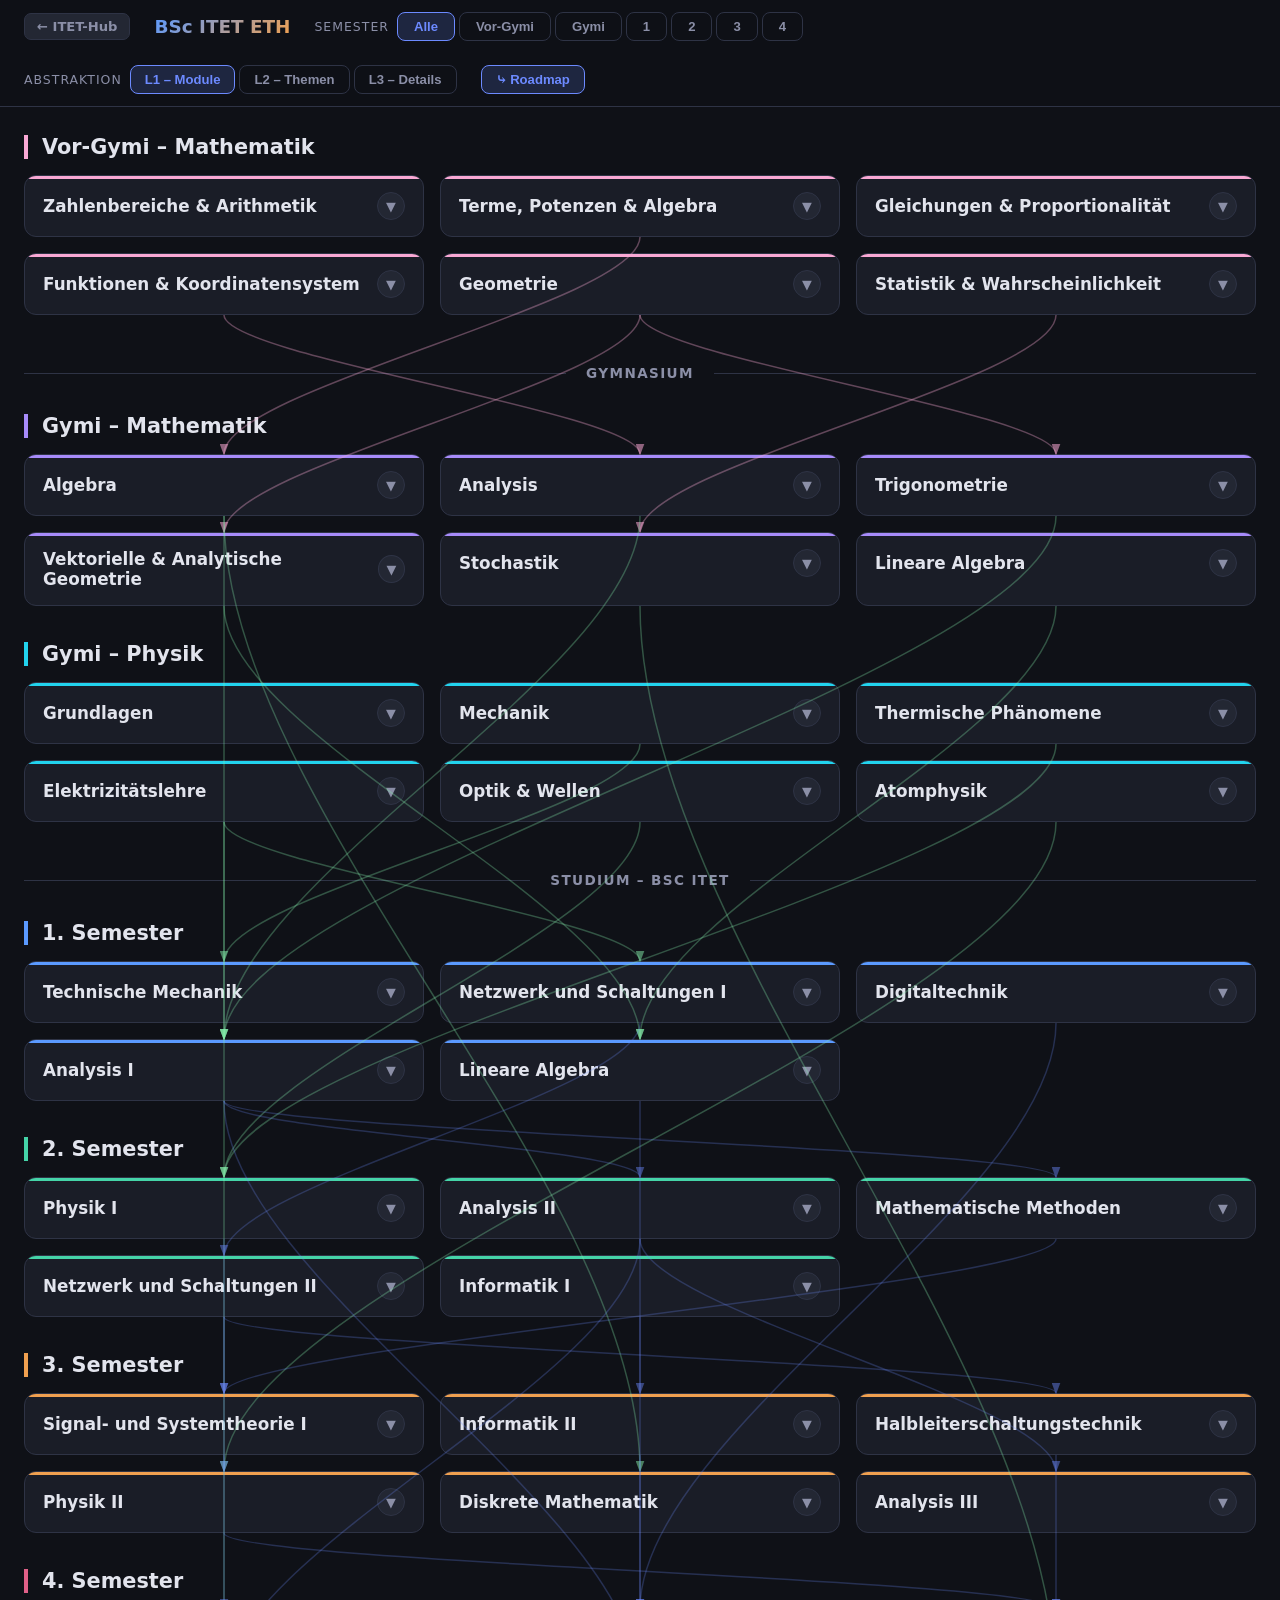
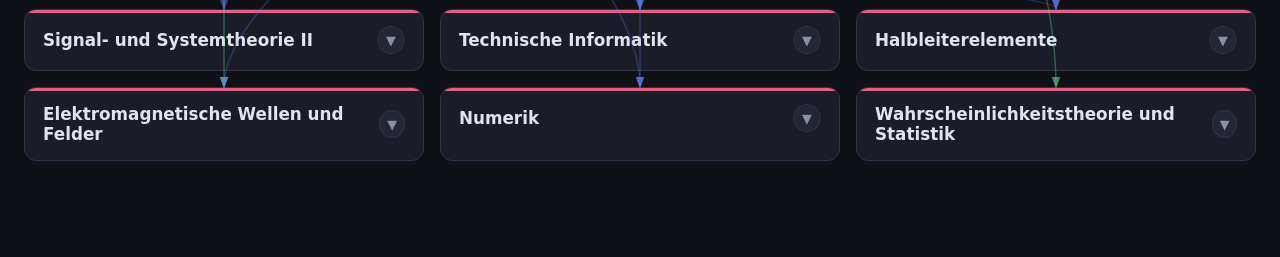
==== commit bf1d7f6a: "Add 'ITET-Hub' back button to navbar Add a styled back link to the navbar that points to ../ITET-Hub" ====
--- a/index.html
+++ b/index.html
@@ -42,6 +42,26 @@
         }
 
         /* ── NAV BAR ── */
+        .hub-back-btn {
+            display: inline-flex;
+            align-items: center;
+            background: var(--surface2);
+            border: 1px solid var(--border);
+            color: var(--text-dim);
+            padding: 5px 12px;
+            border-radius: 7px;
+            font-size: .82rem;
+            font-weight: 600;
+            text-decoration: none;
+            white-space: nowrap;
+            transition: var(--transition);
+        }
+
+        .hub-back-btn:hover {
+            border-color: var(--accent);
+            color: var(--accent);
+        }
+
         .navbar {
             position: sticky;
             top: 0;
@@ -555,6 +575,7 @@
 <body>
 
     <nav class="navbar">
+        <a href="../ITET-Hub/index.html" class="hub-back-btn">← ITET-Hub</a>
         <h1>BSc ITET ETH</h1>
 
         <div class="nav-group">
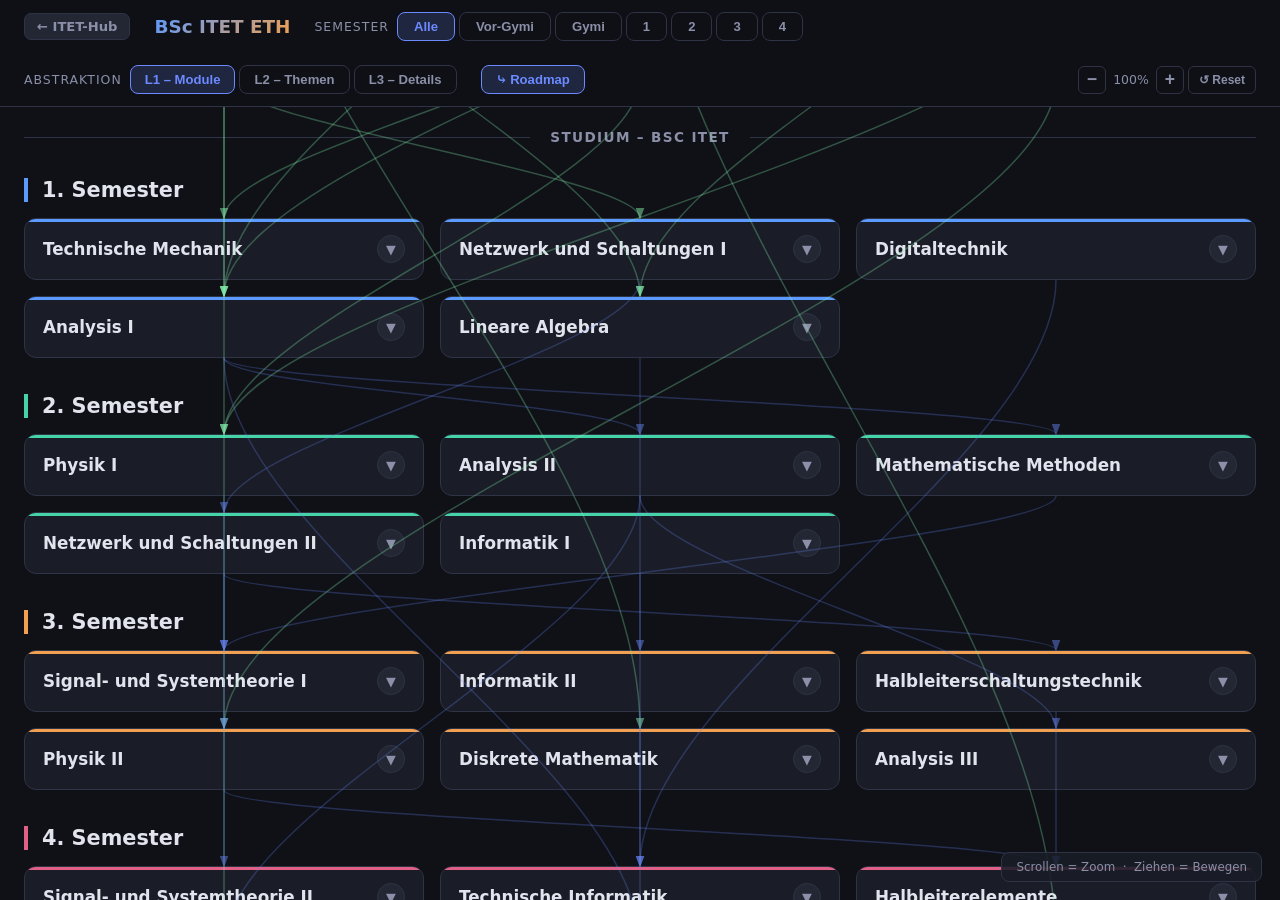
==== commit e3e6c6ea: "Add pan/zoom viewport and controls Introduce a dedicated pan/zoom canvas and UI for interactive map-" ====
--- a/index.html
+++ b/index.html
@@ -37,8 +37,10 @@
             font-family: 'Segoe UI', system-ui, -apple-system, sans-serif;
             background: var(--bg);
             color: var(--text);
-            min-height: 100vh;
-            overflow-x: hidden;
+            height: 100vh;
+            overflow: hidden;
+            display: flex;
+            flex-direction: column;
         }
 
         /* ── NAV BAR ── */
@@ -63,8 +65,8 @@
         }
 
         .navbar {
-            position: sticky;
-            top: 0;
+            position: relative;
+            flex-shrink: 0;
             z-index: 100;
             background: rgba(15, 17, 23, .92);
             backdrop-filter: blur(16px);
@@ -194,6 +196,90 @@
             border-color: var(--accent);
             color: var(--accent);
             background: var(--accent-glow);
+        }
+
+        /* ── VIEWPORT / CANVAS (pan-zoom) ── */
+        #viewport {
+            flex: 1;
+            overflow: hidden;
+            position: relative;
+            cursor: grab;
+            user-select: none;
+            -webkit-user-select: none;
+        }
+
+        #viewport.grabbing {
+            cursor: grabbing;
+        }
+
+        #canvas {
+            position: absolute;
+            top: 0;
+            left: 0;
+            transform-origin: 0 0;
+            will-change: transform;
+        }
+
+        /* Zoom controls */
+        .zoom-controls {
+            display: flex;
+            align-items: center;
+            gap: 4px;
+            margin-left: auto;
+        }
+
+        .zoom-btn {
+            width: 28px;
+            height: 28px;
+            border-radius: 6px;
+            border: 1px solid var(--border);
+            background: transparent;
+            color: var(--text-dim);
+            cursor: pointer;
+            font-size: 1.1rem;
+            font-weight: 700;
+            line-height: 1;
+            display: flex;
+            align-items: center;
+            justify-content: center;
+            transition: var(--transition);
+        }
+
+        .zoom-btn:hover {
+            background: var(--surface2);
+            color: var(--text);
+            border-color: var(--accent);
+        }
+
+        .zoom-btn.wide {
+            width: auto;
+            padding: 0 10px;
+            font-size: .75rem;
+        }
+
+        .zoom-level {
+            font-size: .78rem;
+            color: var(--text-dim);
+            min-width: 42px;
+            text-align: center;
+            font-variant-numeric: tabular-nums;
+        }
+
+        /* Map hint */
+        #map-hint {
+            position: absolute;
+            bottom: 18px;
+            right: 18px;
+            background: rgba(26, 29, 39, .88);
+            border: 1px solid var(--border);
+            border-radius: 8px;
+            padding: 7px 14px;
+            font-size: .74rem;
+            color: var(--text-dim);
+            pointer-events: none;
+            opacity: 1;
+            transition: opacity 1.2s;
+            z-index: 50;
         }
 
         /* ── MAIN CONTENT ── */
@@ -569,6 +655,13 @@
             color: var(--accent);
             background: var(--accent-glow);
         }
+
+        /* Responsive tweaks for viewport layout */
+        @media (max-width: 600px) {
+            .zoom-level {
+                display: none;
+            }
+        }
     </style>
 </head>
 
@@ -604,9 +697,21 @@
             <button class="arrow-toggle active" id="arrowToggle" title="Abhängigkeitspfeile anzeigen/verbergen">⤷
                 Roadmap</button>
         </div>
+
+        <div class="zoom-controls">
+            <button class="zoom-btn" id="zoomOutBtn" title="Herauszoomen (Scroll ↓)">−</button>
+            <span class="zoom-level" id="zoomLevelDisplay">100%</span>
+            <button class="zoom-btn" id="zoomInBtn" title="Hineinzoomen (Scroll ↑)">+</button>
+            <button class="zoom-btn wide" id="zoomResetBtn" title="Ansicht zurücksetzen">↺ Reset</button>
+        </div>
     </nav>
 
-    <div class="container" id="content"></div>
+    <div id="viewport">
+        <div id="canvas">
+            <div class="container" id="content"></div>
+        </div>
+        <div id="map-hint">Scrollen&nbsp;=&nbsp;Zoom &nbsp;·&nbsp; Ziehen&nbsp;=&nbsp;Bewegen</div>
+    </div>
 
     <div class="zoom-indicator" id="zoomIndicator">
         <span id="zoomPath"></span>
@@ -1592,10 +1697,10 @@
 
                 const fR = fromEl.getBoundingClientRect();
                 const tR = toEl.getBoundingClientRect();
-                const x1 = fR.left + fR.width / 2 - cR.left;
-                const y1 = fR.bottom - cR.top;
-                const x2 = tR.left + tR.width / 2 - cR.left;
-                const y2 = tR.top - cR.top;
+                const x1 = (fR.left + fR.width / 2 - cR.left) / scale;
+                const y1 = (fR.bottom - cR.top) / scale;
+                const x2 = (tR.left + tR.width / 2 - cR.left) / scale;
+                const y2 = (tR.top - cR.top) / scale;
 
                 let stroke, marker;
                 if (fromId.startsWith('vg-')) { stroke = 'rgba(249,168,212,0.35)'; marker = 'url(#arr-vg)'; }
@@ -1668,17 +1773,150 @@
             drawArrows();
         });
 
+        // ═══════════════════════════════
+        // PAN / ZOOM ENGINE
+        // ═══════════════════════════════
+        let panX = 0, panY = 0, scale = 1;
+        let isPanning = false, panStartX = 0, panStartY = 0;
+        let didPanMove = false;
+        const PAN_THRESHOLD = 5;
+
+        function applyTransform() {
+            document.getElementById('canvas').style.transform =
+                'translate(' + panX + 'px,' + panY + 'px) scale(' + scale + ')';
+            document.getElementById('zoomLevelDisplay').textContent = Math.round(scale * 100) + '%';
+        }
+
+        function zoomAt(vx, vy, factor) {
+            const newScale = Math.min(Math.max(scale * factor, 0.12), 2.5);
+            const r = newScale / scale;
+            panX = vx - r * (vx - panX);
+            panY = vy - r * (vy - panY);
+            scale = newScale;
+            applyTransform();
+            scheduleArrowRedraw();
+        }
+
+        const viewport = document.getElementById('viewport');
+
+        // Wheel to zoom
+        viewport.addEventListener('wheel', function (e) {
+            e.preventDefault();
+            const rect = viewport.getBoundingClientRect();
+            zoomAt(e.clientX - rect.left, e.clientY - rect.top, e.deltaY > 0 ? 0.9 : 1.1);
+        }, { passive: false });
+
+        // Mouse pan
+        viewport.addEventListener('mousedown', function (e) {
+            if (e.button !== 0) return;
+            isPanning = true;
+            didPanMove = false;
+            panStartX = e.clientX - panX;
+            panStartY = e.clientY - panY;
+            viewport.classList.add('grabbing');
+        });
+
+        window.addEventListener('mousemove', function (e) {
+            if (!isPanning) return;
+            const nx = e.clientX - panStartX;
+            const ny = e.clientY - panStartY;
+            if (Math.abs(nx - panX) > PAN_THRESHOLD || Math.abs(ny - panY) > PAN_THRESHOLD) didPanMove = true;
+            panX = nx;
+            panY = ny;
+            applyTransform();
+            scheduleArrowRedraw();
+        });
+
+        window.addEventListener('mouseup', function () {
+            if (isPanning) { isPanning = false; viewport.classList.remove('grabbing'); }
+        });
+
+        // Suppress card clicks that were actually pan gestures
+        viewport.addEventListener('click', function (e) {
+            if (didPanMove) { e.stopPropagation(); didPanMove = false; }
+        }, true);
+
+        // Touch: single-finger pan + two-finger pinch zoom
+        let lastPinchDist = 0;
+        viewport.addEventListener('touchstart', function (e) {
+            if (e.touches.length === 1) {
+                isPanning = true;
+                didPanMove = false;
+                panStartX = e.touches[0].clientX - panX;
+                panStartY = e.touches[0].clientY - panY;
+                lastPinchDist = 0;
+            } else {
+                isPanning = false;
+                lastPinchDist = 0;
+            }
+            e.preventDefault();
+        }, { passive: false });
+
+        viewport.addEventListener('touchmove', function (e) {
+            e.preventDefault();
+            if (e.touches.length === 1 && isPanning) {
+                const nx = e.touches[0].clientX - panStartX;
+                const ny = e.touches[0].clientY - panStartY;
+                if (Math.abs(nx - panX) > PAN_THRESHOLD || Math.abs(ny - panY) > PAN_THRESHOLD) didPanMove = true;
+                panX = nx; panY = ny;
+                applyTransform(); scheduleArrowRedraw();
+            } else if (e.touches.length === 2) {
+                const t1 = e.touches[0], t2 = e.touches[1];
+                const dist = Math.hypot(t2.clientX - t1.clientX, t2.clientY - t1.clientY);
+                if (lastPinchDist > 0) {
+                    const rect = viewport.getBoundingClientRect();
+                    zoomAt(
+                        (t1.clientX + t2.clientX) / 2 - rect.left,
+                        (t1.clientY + t2.clientY) / 2 - rect.top,
+                        dist / lastPinchDist
+                    );
+                }
+                lastPinchDist = dist;
+            }
+        }, { passive: false });
+
+        viewport.addEventListener('touchend', function () { isPanning = false; lastPinchDist = 0; });
+
+        // Zoom buttons
+        document.getElementById('zoomInBtn').addEventListener('click', function () {
+            const r = viewport.getBoundingClientRect();
+            zoomAt(r.width / 2, r.height / 2, 1.25);
+        });
+        document.getElementById('zoomOutBtn').addEventListener('click', function () {
+            const r = viewport.getBoundingClientRect();
+            zoomAt(r.width / 2, r.height / 2, 0.8);
+        });
+        document.getElementById('zoomResetBtn').addEventListener('click', function () {
+            scale = 1; panX = 0; panY = 0;
+            applyTransform(); scheduleArrowRedraw();
+            setTimeout(panToStudium, 50);
+        });
+
+        function panToStudium() {
+            const el = document.getElementById('studium-start');
+            if (!el) return;
+            const content = document.getElementById('content');
+            const topFromCanvas = el.offsetTop + content.offsetTop;
+            panY = -(topFromCanvas * scale) + 20;
+            applyTransform();
+            scheduleArrowRedraw();
+        }
+
         // Redraw arrows on resize
-        window.addEventListener('resize', () => requestAnimationFrame(drawArrows));
+        window.addEventListener('resize', function () { scheduleArrowRedraw(); });
 
         // Initial render
         render();
-
-        // Auto-scroll to Studium on initial load
-        setTimeout(() => {
-            const el = document.getElementById('studium-start');
-            if (el) el.scrollIntoView({ behavior: 'instant' });
-        }, 50);
+        applyTransform();
+
+        // Pan to Studium on initial load
+        setTimeout(panToStudium, 100);
+
+        // Fade out the hint overlay
+        setTimeout(function () {
+            const h = document.getElementById('map-hint');
+            if (h) h.style.opacity = '0';
+        }, 3500);
     </script>
 </body>
 
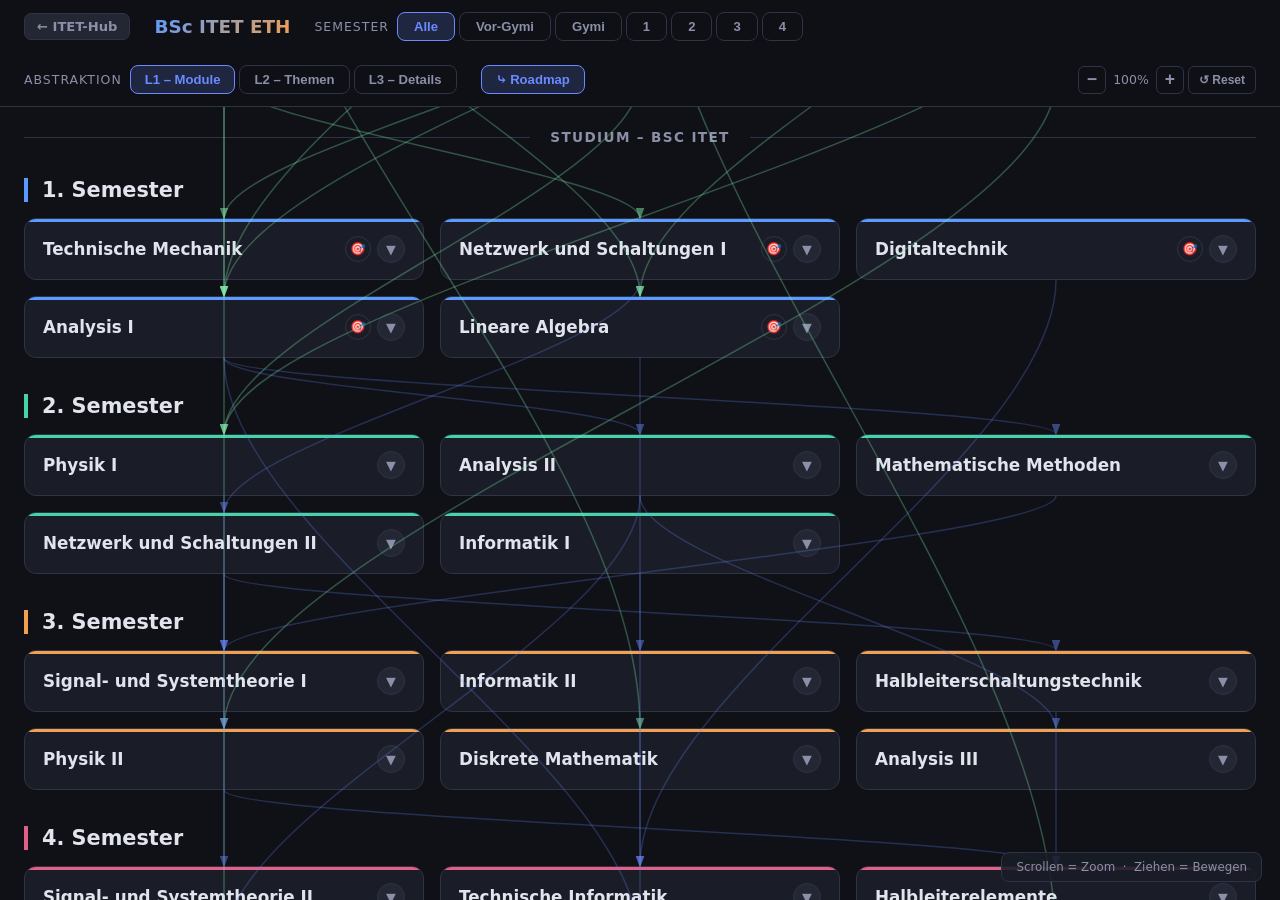
==== commit 0ae600b2: "Add focus mode and enhance dependency arrows Move Vorwissen semester markdown into 1st-Semester-Vorw" ====
--- a/index.html
+++ b/index.html
@@ -1,668 +1,11 @@
-<!DOCTYPE html>
+﻿<!DOCTYPE html>
 <html lang="de">
 
 <head>
     <meta charset="UTF-8">
     <meta name="viewport" content="width=device-width, initial-scale=1.0">
     <title>BSc ITET ETH – Abstraktionslevel</title>
-    <style>
-        :root {
-            --bg: #0f1117;
-            --surface: #1a1d27;
-            --surface2: #232733;
-            --border: #2e3345;
-            --text: #e2e4ed;
-            --text-dim: #8b8fa7;
-            --accent: #6c8aff;
-            --accent-glow: rgba(108, 138, 255, .18);
-            --sem1: #5b9aff;
-            --sem2: #45d4a8;
-            --sem3: #f0a050;
-            --sem4: #e06088;
-            --vw-math: #a78bfa;
-            --vw-phys: #22d3ee;
-            --vor-gymi: #f9a8d4;
-            --gymi: #86efac;
-            --radius: 12px;
-            --transition: .3s cubic-bezier(.4, 0, .2, 1);
-        }
-
-        * {
-            margin: 0;
-            padding: 0;
-            box-sizing: border-box;
-        }
-
-        body {
-            font-family: 'Segoe UI', system-ui, -apple-system, sans-serif;
-            background: var(--bg);
-            color: var(--text);
-            height: 100vh;
-            overflow: hidden;
-            display: flex;
-            flex-direction: column;
-        }
-
-        /* ── NAV BAR ── */
-        .hub-back-btn {
-            display: inline-flex;
-            align-items: center;
-            background: var(--surface2);
-            border: 1px solid var(--border);
-            color: var(--text-dim);
-            padding: 5px 12px;
-            border-radius: 7px;
-            font-size: .82rem;
-            font-weight: 600;
-            text-decoration: none;
-            white-space: nowrap;
-            transition: var(--transition);
-        }
-
-        .hub-back-btn:hover {
-            border-color: var(--accent);
-            color: var(--accent);
-        }
-
-        .navbar {
-            position: relative;
-            flex-shrink: 0;
-            z-index: 100;
-            background: rgba(15, 17, 23, .92);
-            backdrop-filter: blur(16px);
-            border-bottom: 1px solid var(--border);
-            padding: 12px 24px;
-            display: flex;
-            align-items: center;
-            gap: 24px;
-            flex-wrap: wrap;
-        }
-
-        .navbar h1 {
-            font-size: 1.15rem;
-            font-weight: 700;
-            white-space: nowrap;
-            background: linear-gradient(135deg, var(--sem1), var(--sem3));
-            -webkit-background-clip: text;
-            -webkit-text-fill-color: transparent;
-        }
-
-        .nav-group {
-            display: flex;
-            align-items: center;
-            gap: 8px;
-        }
-
-        .nav-label {
-            font-size: .78rem;
-            color: var(--text-dim);
-            text-transform: uppercase;
-            letter-spacing: .08em;
-        }
-
-        /* Semester Tabs */
-        .sem-tabs {
-            display: flex;
-            gap: 4px;
-        }
-
-        .sem-tab {
-            padding: 6px 16px;
-            border-radius: 8px;
-            border: 1px solid var(--border);
-            background: transparent;
-            color: var(--text-dim);
-            cursor: pointer;
-            font-size: .82rem;
-            font-weight: 600;
-            transition: var(--transition);
-        }
-
-        .sem-tab:hover {
-            background: var(--surface2);
-            color: var(--text);
-        }
-
-        .sem-tab.active {
-            border-color: var(--accent);
-            color: var(--accent);
-            background: var(--accent-glow);
-        }
-
-        .sem-tab[data-sem="all"].active {
-            border-color: var(--accent);
-        }
-
-        .sem-tab[data-sem="1"].active {
-            border-color: var(--sem1);
-            color: var(--sem1);
-            background: rgba(91, 154, 255, .12);
-        }
-
-        .sem-tab[data-sem="2"].active {
-            border-color: var(--sem2);
-            color: var(--sem2);
-            background: rgba(69, 212, 168, .12);
-        }
-
-        .sem-tab[data-sem="3"].active {
-            border-color: var(--sem3);
-            color: var(--sem3);
-            background: rgba(240, 160, 80, .12);
-        }
-
-        .sem-tab[data-sem="4"].active {
-            border-color: var(--sem4);
-            color: var(--sem4);
-            background: rgba(224, 96, 136, .12);
-        }
-
-        .sem-tab[data-sem="vor-gymi"].active {
-            border-color: var(--vor-gymi);
-            color: var(--vor-gymi);
-            background: rgba(249, 168, 212, .12);
-        }
-
-        .sem-tab[data-sem="gymi"].active {
-            border-color: var(--gymi);
-            color: var(--gymi);
-            background: rgba(134, 239, 172, .12);
-        }
-
-        /* Abstraction Level Buttons */
-        .level-btns {
-            display: flex;
-            gap: 4px;
-        }
-
-        .level-btn {
-            padding: 6px 14px;
-            border-radius: 8px;
-            border: 1px solid var(--border);
-            background: transparent;
-            color: var(--text-dim);
-            cursor: pointer;
-            font-size: .82rem;
-            font-weight: 600;
-            transition: var(--transition);
-        }
-
-        .level-btn:hover {
-            background: var(--surface2);
-            color: var(--text);
-        }
-
-        .level-btn.active {
-            border-color: var(--accent);
-            color: var(--accent);
-            background: var(--accent-glow);
-        }
-
-        /* ── VIEWPORT / CANVAS (pan-zoom) ── */
-        #viewport {
-            flex: 1;
-            overflow: hidden;
-            position: relative;
-            cursor: grab;
-            user-select: none;
-            -webkit-user-select: none;
-        }
-
-        #viewport.grabbing {
-            cursor: grabbing;
-        }
-
-        #canvas {
-            position: absolute;
-            top: 0;
-            left: 0;
-            transform-origin: 0 0;
-            will-change: transform;
-        }
-
-        /* Zoom controls */
-        .zoom-controls {
-            display: flex;
-            align-items: center;
-            gap: 4px;
-            margin-left: auto;
-        }
-
-        .zoom-btn {
-            width: 28px;
-            height: 28px;
-            border-radius: 6px;
-            border: 1px solid var(--border);
-            background: transparent;
-            color: var(--text-dim);
-            cursor: pointer;
-            font-size: 1.1rem;
-            font-weight: 700;
-            line-height: 1;
-            display: flex;
-            align-items: center;
-            justify-content: center;
-            transition: var(--transition);
-        }
-
-        .zoom-btn:hover {
-            background: var(--surface2);
-            color: var(--text);
-            border-color: var(--accent);
-        }
-
-        .zoom-btn.wide {
-            width: auto;
-            padding: 0 10px;
-            font-size: .75rem;
-        }
-
-        .zoom-level {
-            font-size: .78rem;
-            color: var(--text-dim);
-            min-width: 42px;
-            text-align: center;
-            font-variant-numeric: tabular-nums;
-        }
-
-        /* Map hint */
-        #map-hint {
-            position: absolute;
-            bottom: 18px;
-            right: 18px;
-            background: rgba(26, 29, 39, .88);
-            border: 1px solid var(--border);
-            border-radius: 8px;
-            padding: 7px 14px;
-            font-size: .74rem;
-            color: var(--text-dim);
-            pointer-events: none;
-            opacity: 1;
-            transition: opacity 1.2s;
-            z-index: 50;
-        }
-
-        /* ── MAIN CONTENT ── */
-        .container {
-            max-width: 1400px;
-            margin: 0 auto;
-            padding: 28px 24px 60px;
-            position: relative;
-        }
-
-        /* Semester Section */
-        .semester-section {
-            margin-bottom: 36px;
-        }
-
-        .semester-section.hidden {
-            display: none;
-        }
-
-        .semester-header {
-            font-size: 1.3rem;
-            font-weight: 700;
-            margin-bottom: 16px;
-            padding-left: 14px;
-            border-left: 4px solid var(--sem1);
-        }
-
-        .semester-section[data-sem="2"] .semester-header {
-            border-color: var(--sem2);
-        }
-
-        .semester-section[data-sem="3"] .semester-header {
-            border-color: var(--sem3);
-        }
-
-        .semester-section[data-sem="4"] .semester-header {
-            border-color: var(--sem4);
-        }
-
-        .semester-section[data-sem="vg-math"] .semester-header {
-            border-color: var(--vor-gymi);
-        }
-
-        .semester-section[data-sem="gy-math"] .semester-header {
-            border-color: var(--vw-math);
-        }
-
-        .semester-section[data-sem="gy-phys"] .semester-header {
-            border-color: var(--vw-phys);
-        }
-
-        /* Section Divider */
-        .section-divider {
-            text-align: center;
-            margin: 48px 0 32px;
-            position: relative;
-        }
-
-        .section-divider::before {
-            content: '';
-            position: absolute;
-            left: 0;
-            right: 0;
-            top: 50%;
-            height: 1px;
-            background: var(--border);
-        }
-
-        .section-divider span {
-            position: relative;
-            background: var(--bg);
-            padding: 0 20px;
-            font-size: .85rem;
-            color: var(--text-dim);
-            text-transform: uppercase;
-            letter-spacing: .1em;
-            font-weight: 700;
-        }
-
-        .section-divider.hidden {
-            display: none;
-        }
-
-        /* Module Grid */
-        .module-grid {
-            display: grid;
-            grid-template-columns: repeat(auto-fill, minmax(300px, 1fr));
-            gap: 16px;
-        }
-
-        /* Module Card */
-        .module-card {
-            background: var(--surface);
-            border: 1px solid var(--border);
-            border-radius: var(--radius);
-            overflow: hidden;
-            cursor: pointer;
-            transition: var(--transition);
-            position: relative;
-        }
-
-        .module-card::before {
-            content: '';
-            position: absolute;
-            top: 0;
-            left: 0;
-            right: 0;
-            height: 3px;
-            background: var(--sem1);
-            transition: var(--transition);
-        }
-
-        .semester-section[data-sem="2"] .module-card::before {
-            background: var(--sem2);
-        }
-
-        .semester-section[data-sem="3"] .module-card::before {
-            background: var(--sem3);
-        }
-
-        .semester-section[data-sem="4"] .module-card::before {
-            background: var(--sem4);
-        }
-
-        .semester-section[data-sem="vg-math"] .module-card::before {
-            background: var(--vor-gymi);
-        }
-
-        .semester-section[data-sem="gy-math"] .module-card::before {
-            background: var(--vw-math);
-        }
-
-        .semester-section[data-sem="gy-phys"] .module-card::before {
-            background: var(--vw-phys);
-        }
-
-        .module-card:hover {
-            border-color: #444;
-            transform: translateY(-2px);
-            box-shadow: 0 8px 24px rgba(0, 0, 0, .3);
-        }
-
-        .module-card.expanded {
-            grid-column: 1 / -1;
-            max-width: 900px;
-        }
-
-        .module-header {
-            padding: 16px 18px;
-            display: flex;
-            align-items: center;
-            justify-content: space-between;
-        }
-
-        .module-name {
-            font-size: 1.05rem;
-            font-weight: 700;
-        }
-
-        .module-toggle {
-            width: 28px;
-            height: 28px;
-            border-radius: 50%;
-            background: var(--surface2);
-            border: 1px solid var(--border);
-            color: var(--text-dim);
-            display: flex;
-            align-items: center;
-            justify-content: center;
-            font-size: .8rem;
-            transition: var(--transition);
-        }
-
-        .module-card.expanded .module-toggle,
-        .module-card.level-open .module-toggle {
-            transform: rotate(180deg);
-            color: var(--accent);
-        }
-
-        /* Level 2 */
-        .level2-container {
-            max-height: 0;
-            overflow: hidden;
-            transition: max-height .4s cubic-bezier(.4, 0, .2, 1), padding .3s;
-            padding: 0 18px;
-        }
-
-        .module-card.expanded .level2-container,
-        .module-card.level-open .level2-container {
-            max-height: 2000px;
-            padding: 0 18px 16px;
-        }
-
-        .level2-item {
-            margin-bottom: 10px;
-            background: var(--surface2);
-            border-radius: 8px;
-            border: 1px solid transparent;
-            transition: var(--transition);
-            overflow: hidden;
-        }
-
-        .level2-item:hover {
-            border-color: var(--border);
-        }
-
-        .level2-header {
-            padding: 10px 14px;
-            display: flex;
-            align-items: center;
-            justify-content: space-between;
-            cursor: pointer;
-            font-weight: 600;
-            font-size: .92rem;
-        }
-
-        .level2-toggle {
-            font-size: .7rem;
-            color: var(--text-dim);
-            transition: var(--transition);
-        }
-
-        .level2-item.open .level2-toggle {
-            transform: rotate(180deg);
-            color: var(--accent);
-        }
-
-        /* Level 3 */
-        .level3-container {
-            max-height: 0;
-            overflow: hidden;
-            transition: max-height .35s cubic-bezier(.4, 0, .2, 1);
-        }
-
-        .level2-item.open .level3-container,
-        .level2-item.level-open .level3-container {
-            max-height: 1000px;
-        }
-
-        .level3-list {
-            padding: 0 14px 10px 28px;
-            display: flex;
-            flex-wrap: wrap;
-            gap: 6px;
-        }
-
-        .level3-tag {
-            padding: 4px 10px;
-            background: rgba(108, 138, 255, .08);
-            border: 1px solid rgba(108, 138, 255, .15);
-            border-radius: 6px;
-            font-size: .8rem;
-            color: var(--text-dim);
-            transition: var(--transition);
-        }
-
-        .level3-tag:hover {
-            background: rgba(108, 138, 255, .15);
-            color: var(--text);
-        }
-
-        /* Level 4 (sub-sub items) */
-        .level4-group {
-            margin-top: 6px;
-            padding-left: 8px;
-        }
-
-        .level4-label {
-            font-size: .78rem;
-            color: var(--accent);
-            font-weight: 600;
-            margin-bottom: 4px;
-        }
-
-        .level4-tags {
-            display: flex;
-            flex-wrap: wrap;
-            gap: 5px;
-        }
-
-        .level4-tag {
-            padding: 3px 8px;
-            background: rgba(108, 138, 255, .05);
-            border: 1px solid rgba(108, 138, 255, .1);
-            border-radius: 5px;
-            font-size: .75rem;
-            color: var(--text-dim);
-        }
-
-        /* Breadcrumb / Zoom indicator */
-        .zoom-indicator {
-            position: fixed;
-            bottom: 24px;
-            left: 50%;
-            transform: translateX(-50%);
-            background: var(--surface);
-            border: 1px solid var(--border);
-            border-radius: 10px;
-            padding: 8px 20px;
-            font-size: .82rem;
-            color: var(--text-dim);
-            display: none;
-            align-items: center;
-            gap: 10px;
-            box-shadow: 0 8px 32px rgba(0, 0, 0, .4);
-            z-index: 50;
-        }
-
-        .zoom-indicator.visible {
-            display: flex;
-        }
-
-        .zoom-indicator button {
-            background: var(--accent);
-            color: #fff;
-            border: none;
-            padding: 4px 12px;
-            border-radius: 6px;
-            cursor: pointer;
-            font-size: .8rem;
-            font-weight: 600;
-        }
-
-        /* Responsive */
-        @media (max-width: 768px) {
-            .navbar {
-                padding: 10px 12px;
-                gap: 12px;
-            }
-
-            .container {
-                padding: 16px 12px 40px;
-            }
-
-            .module-grid {
-                grid-template-columns: 1fr;
-            }
-
-            .module-card.expanded {
-                grid-column: 1;
-            }
-        }
-
-        /* ── ARROW OVERLAY ── */
-        #arrow-svg {
-            position: absolute;
-            top: 0;
-            left: 0;
-            pointer-events: none;
-            z-index: 10;
-            overflow: visible;
-        }
-
-        .arrow-toggle {
-            padding: 6px 14px;
-            border-radius: 8px;
-            border: 1px solid var(--border);
-            background: transparent;
-            color: var(--text-dim);
-            cursor: pointer;
-            font-size: .82rem;
-            font-weight: 600;
-            transition: var(--transition);
-        }
-
-        .arrow-toggle:hover {
-            background: var(--surface2);
-            color: var(--text);
-        }
-
-        .arrow-toggle.active {
-            border-color: var(--accent);
-            color: var(--accent);
-            background: var(--accent-glow);
-        }
-
-        /* Responsive tweaks for viewport layout */
-        @media (max-width: 600px) {
-            .zoom-level {
-                display: none;
-            }
-        }
-    </style>
+    <link rel="stylesheet" href="css/styles.css">
 </head>
 
 <body>
@@ -718,1206 +61,15 @@
         <button onclick="zoomOut()">← Zurück</button>
     </div>
 
-    <script>
-        // ═══════════════════════════════════════════════════════════
-        // DATA – 1:1 from BSc ITET ETH.md (Semester 1-4)
-        // ═══════════════════════════════════════════════════════════
-        const data = [
-            {
-                semester: 1,
-                label: "1. Semester",
-                modules: [
-                    {
-                        name: "Technische Mechanik",
-                        topics: [
-                            { name: "Kinematik", items: ["Kraft", "Moment", "Geschwindigkeit/Bewegung"] },
-                            { name: "Statik", items: ["Gleichgewicht", "Äquivalenz und Reduktion von Kräftegruppen", "Reibung"] },
-                            { name: "Dynamik", items: ["Newtonsches Bewegungsgesetz (2. Newton)", "Impulssatz", "Drallsatz"] }
-                        ]
-                    },
-                    {
-                        name: "Netzwerk und Schaltungen I",
-                        topics: [
-                            { name: "Physikalische Grundlagen", items: ["Stromursprung", "Spannungsursprung", "Elektrostatisches Feld", "Leitungsmechanismen"] },
-                            { name: "Bauelemente & Analyse", items: ["Grundbauelemente", "Mathematische Modelle", "Schaltungsentwurf", "Netzwerk-Analyse"] },
-                            { name: "Gleichstromnetzwerke", items: ["Stromverteilung", "Spannungsverteilung", "Stationäres Strömungsfeld", "Berechnungsmethoden"] },
-                            { name: "Elektromagnetische Felder", items: ["Induktion", "Zeitvariante Felder", "Technische Anwendungen"] }
-                        ]
-                    },
-                    {
-                        name: "Digitaltechnik",
-                        topics: [
-                            { name: "Grundlagen & Bausteine", items: ["Analog vs. Digital", "CMOS-Technik", "Zahlensysteme", "Speicherbausteine"] },
-                            { name: "Schaltungsdesign", items: ["Logikgatter", "Boolesche Algebra", "Kombinatorik", "Sequenzielle Logik"] },
-                            { name: "Systementwurf", items: ["Endliche Automaten (FSM)", "Zustandsspeicher", "Mikroprozessor-Basics", "Synthese-Methoden"] }
-                        ]
-                    },
-                    {
-                        name: "Analysis I",
-                        topics: [
-                            { name: "Zahlenbereiche", items: ["Reelle Zahlen", "Komplexe Zahlen"] },
-                            { name: "Analysis-Grundlagen", items: ["Folgen & Grenzwerte", "Reihen & Potenzreihen", "Stetige Abbildungen"] },
-                            { name: "Differential- & Integralrechnung", items: ["Variable Funktionen", "Ableitungsregeln", "Integrationsmethoden"] },
-                            { name: "Differentialgleichungen", items: ["Einführung", "Gewöhnliche DGLs"] }
-                        ]
-                    },
-                    {
-                        name: "Lineare Algebra",
-                        topics: [
-                            { name: "Lineare Gleichungssysteme", items: ["Gauss-Algorithmus", "Matrizen-Operationen"] },
-                            { name: "Matrizenzerlegungen", items: ["LU-Zerlegung", "QR-Zerlegung", "Singulärwertzerlegung (SVD)"] },
-                            { name: "Vektorräume", items: ["Basiswahl & -wechsel", "Lineare Abbildungen", "Koordinatentransformation"] },
-                            { name: "Norm & Skalarprodukt", items: ["Gram-Schmidt-Verfahren", "Projektoren"] },
-                            { name: "Eigenwertprobleme", items: ["Eigenwerte & Eigenvektoren", "Determinanten", "Symmetrische Matrizen"] },
-                            { name: "Anwendungen", items: ["Ausgleichsrechnung", "Numerische Aspekte", "Python (NumPy/SciPy)"] }
-                        ]
-                    }
-                ]
-            },
-            {
-                semester: 2,
-                label: "2. Semester",
-                modules: [
-                    {
-                        name: "Physik I",
-                        topics: [
-                            {
-                                name: "Schwingungen & Wellen",
-                                items: [],
-                                subtopics: [
-                                    { name: "Schwingungstypen", items: ["Harmonisch", "Gedämpft", "Erzwungen"] },
-                                    { name: "Wellenpropagation", items: ["Energie & Intensität", "Beugung & Reflektion"] },
-                                    { name: "Welleneffekte", items: ["Dopplereffekt", "Interferenz & Überlagerung", "Resonanz", "Stehende Wellen"] }
-                                ]
-                            },
-                            {
-                                name: "Thermodynamik",
-                                items: [],
-                                subtopics: [
-                                    { name: "Gaseigenschaften", items: ["Kinetische Gastheorie", "Ideales Gas"] },
-                                    { name: "Hauptsätze", items: ["Energieerhaltung", "Kreisprozesse", "Entropie"] },
-                                    { name: "Wärmetransport", items: ["Übertragung", "Strahlung"] }
-                                ]
-                            }
-                        ]
-                    },
-                    {
-                        name: "Analysis II",
-                        topics: [
-                            { name: "Mehrdimensionale Differentialrechnung", items: ["Partielle Ableitungen", "Ableitungsregeln", "Implizite Funktionen", "Extremwertaufgaben"] },
-                            { name: "Mehrdimensionale Integralrechnung", items: ["Mehrfachintegrale", "Integrationsmethoden", "Integration über Untermannigfaltigkeiten"] },
-                            { name: "Vektoranalysis", items: ["Vektorfelder", "Satz von Gauss", "Satz von Stokes"] }
-                        ]
-                    },
-                    {
-                        name: "Mathematische Methoden",
-                        topics: [
-                            { name: "Komplexe Analysis", items: ["Komplexe Funktionen", "Ableitungsregeln", "Cauchy-Riemann-Gleichungen"] },
-                            { name: "Integration", items: ["Komplexes Integral", "Residuensatz", "Anwendungen"] },
-                            { name: "Reihenentwicklungen", items: ["Taylor-Reihen", "Laurent-Reihen"] },
-                            { name: "Transformationen", items: ["Fourier-Reihen", "Fourier-Transformation", "Laplace-Transformation"] }
-                        ]
-                    },
-                    {
-                        name: "Netzwerk und Schaltungen II",
-                        topics: [
-                            { name: "Wechselstromrechnung", items: ["Komplexe Methoden", "Maschenstromverfahren", "Knotenpotentialverfahren", "Netzwerksätze"] },
-                            { name: "Systemverhalten", items: ["Zeitbereich", "Frequenzbereich", "Übergangsverhalten", "Übertragungsfunktion", "Zweitore"] },
-                            { name: "Signalanalyse", items: ["Nicht-sinusförmige Signale", "Fourierzerlegung", "Fouriertransformation", "Laplacetransformation"] },
-                            { name: "Operationsverstärker", items: ["Grundschaltungen", "Gegentaktverstärker", "Differenzverstärker", "Dimensionierung"] }
-                        ]
-                    },
-                    {
-                        name: "Informatik I",
-                        topics: [
-                            { name: "Grundlagen", items: ["Fundamentale Datentypen", "Ausdrücke & Anweisungen", "Computerarithmetik"] },
-                            { name: "Programmierkonzepte", items: ["Kontrollstrukturen", "Funktionen", "Klassen (OOP)", "Referenzen & Zeiger"] },
-                            { name: "Datenstrukturen", items: ["Containertypen", "Dynamische Datentypen", "Speichermanagement"] }
-                        ]
-                    }
-                ]
-            },
-            {
-                semester: 3,
-                label: "3. Semester",
-                modules: [
-                    {
-                        name: "Signal- und Systemtheorie I",
-                        topics: [
-                            { name: "Grundlagen", items: ["Signalklassifikation", "Systemklassifikation", "Zeit- & Frequenzbereich", "Signal- & Hilberträume"] },
-                            { name: "Systemtheorie", items: ["Lineare zeitinvariante Systeme (LTI)", "Verallgemeinerte Funktionen"] },
-                            { name: "Abtastung", items: ["Zeitkontinuierliche Signale", "Abtasttheorem"] },
-                            { name: "Zeitdiskrete Systeme", items: ["Systemverhalten", "z-Transformation"] },
-                            { name: "Fouriertransformation", items: ["Diskrete Fourier-Transformation (DFT)", "Schnelle Fourier-Transformation (FFT)"] }
-                        ]
-                    },
-                    {
-                        name: "Informatik II",
-                        topics: [
-                            {
-                                name: "Algorithmen & Komplexität",
-                                items: ["Asymptotische Laufzeit (O-Notation)"],
-                                subtopics: [
-                                    { name: "Basis-Algorithmen", items: ["Suchen", "Sortieren"] },
-                                    { name: "Graphenalgorithmen", items: ["Kürzeste Wege", "Spannbäume"] }
-                                ]
-                            },
-                            {
-                                name: "Datenstrukturen",
-                                items: ["Hashtabellen"],
-                                subtopics: [
-                                    { name: "Baumstrukturen", items: ["Suchbäume", "Balancierte Bäume", "Heaps"] }
-                                ]
-                            },
-                            { name: "Entwurfsstrategien", items: ["Induktion", "Divide & Conquer", "Backtracking", "Dynamische Programmierung"] },
-                            {
-                                name: "Generische Programmierung",
-                                items: ["C++ Templates"],
-                                subtopics: [
-                                    { name: "Funktionale Konzepte", items: ["Funktionen höherer Ordnung", "Lambdas", "Closures"] }
-                                ]
-                            },
-                            {
-                                name: "Parallelisierung",
-                                items: [],
-                                subtopics: [
-                                    { name: "Grundlagen", items: ["Nebenläufigkeit", "Abhängigkeiten"] },
-                                    { name: "Speichermodelle", items: ["Geteilter Speicher"] },
-                                    { name: "Synchronisation", items: ["Race Conditions", "Mutex", "Kommunikation"] }
-                                ]
-                            }
-                        ]
-                    },
-                    {
-                        name: "Halbleiterschaltungstechnik",
-                        topics: [
-                            { name: "Transistor-Grundlagen", items: ["Bauteile (Bipolar/MOSFET)", "Signalverhalten", "Arbeitspunkt", "Eintransistorverstärker"] },
-                            { name: "Frequenzanalyse", items: ["Verstärker-Frequenzgang", "Bandbreitenerweiterung"] },
-                            {
-                                name: "Spezielle Verstärker",
-                                items: ["Differenzverstärker", "Transimpedanzverstärker"],
-                                subtopics: [
-                                    { name: "Instrumentierungsverstärker", items: ["Störunterdrückung", "Chopper-Technik"] }
-                                ]
-                            },
-                            { name: "Aktive Filter", items: ["Grundstrukturen", "Biquadratische Stufen", "Höhere Ordnung", "Switched-Cap-Filter"] }
-                        ]
-                    },
-                    {
-                        name: "Physik II",
-                        topics: [
-                            { name: "Quantenmechanik Grundlagen", items: ["Wellenmechanik", "Postulate & Formalismus"] },
-                            { name: "Modellsysteme", items: ["Potentialtopf", "Harmonischer Oszillator", "Wasserstoffatom"] },
-                            { name: "Mehrteilchensysteme", items: ["Identische Teilchen", "Pauli-Prinzip", "Quantenstatistik"] },
-                            { name: "Festkörperphysik", items: ["Kristallsysteme", "Bandstrukturen"] },
-                            { name: "Konzepte & Anwendungen", items: ["Näherungsmethoden", "Verschränkung & Superposition", "Engineering-Anwendungen"] }
-                        ]
-                    },
-                    {
-                        name: "Diskrete Mathematik",
-                        topics: [
-                            { name: "Mengenlehre", items: ["Grundlagen", "Axiome"] },
-                            { name: "Kombinatorik", items: ["Zählformen", "Zählprinzipien", "Spezielle Zählprobleme"] },
-                            {
-                                name: "Graphentheorie",
-                                items: [],
-                                subtopics: [
-                                    { name: "Graphenarten", items: ["Netzwerke", "Bäume"] },
-                                    { name: "Graphenprobleme", items: ["Einfärbung", "Flüsse & Schnitte", "Matchings"] }
-                                ]
-                            },
-                            {
-                                name: "Algebra",
-                                items: [],
-                                subtopics: [
-                                    { name: "Zahlentheorie", items: ["Teilbarkeit", "Kongruenz"] },
-                                    { name: "Strukturen", items: ["Gruppen", "Körper & Ringe"] },
-                                    { name: "Anwendungen", items: ["Kryptographie", "Fehlerkorrektur"] }
-                                ]
-                            }
-                        ]
-                    },
-                    {
-                        name: "Analysis III",
-                        topics: [
-                            { name: "PDE Einführung", items: ["Klassifikation", "Typen"] },
-                            { name: "Quasilineare DGLs", items: ["Charakteristikenmethode", "Erhaltungssätze"] },
-                            { name: "Hyperbolische DGLs", items: ["Wellengleichung", "d'Alembert-Formel", "Separationsansatz"] },
-                            { name: "Parabolische DGLs", items: ["Wärmeleitungsgleichung", "Maximumsprinzip", "Separationsansatz"] },
-                            { name: "Elliptische DGLs", items: ["Laplace-Gleichung", "Maximumsprinzip", "Variationsmethoden"] }
-                        ]
-                    }
-                ]
-            },
-            {
-                semester: 4,
-                label: "4. Semester",
-                modules: [
-                    {
-                        name: "Signal- und Systemtheorie II",
-                        topics: [
-                            { name: "Systemmodellierung", items: ["Dynamische Systeme", "LTI-Systeme", "Zustandsgleichungen"] },
-                            { name: "Zustandsraumanalyse", items: ["Lösungsmethoden", "Stabilität", "Steuerbarkeit", "Beobachtbarkeit"] },
-                            { name: "Frequenzbereichsanalyse", items: ["Frequenzgang", "Bode-Diagramm", "Nyquist-Diagramm"] },
-                            { name: "Zeitdiskrete Systeme", items: ["Abtastung", "Systemmodelle"] },
-                            { name: "Erweiterte Themen", items: ["Nichtlineare Systeme", "Chaos", "Diskrete Ereignisse", "Hybride Systeme"] }
-                        ]
-                    },
-                    {
-                        name: "Technische Informatik",
-                        topics: [
-                            {
-                                name: "Hardware-Architektur",
-                                items: [],
-                                subtopics: [
-                                    { name: "Mikroprozessoren", items: ["Control Paths", "Data Paths"] },
-                                    { name: "Optimierungen", items: ["Pipelining", "Speculation", "Caching"] }
-                                ]
-                            },
-                            {
-                                name: "Software-Systeme",
-                                items: ["Low-Level Programmierung"],
-                                subtopics: [
-                                    {
-                                        name: "Betriebssystem-Konzepte",
-                                        items: ["Prozess-Management", "Scheduling"],
-                                        subtopics: [
-                                            { name: "Speicherverwaltung", items: ["Physisch", "Virtuell"] }
-                                        ]
-                                    }
-                                ]
-                            }
-                        ]
-                    },
-                    {
-                        name: "Halbleiterelemente",
-                        topics: [
-                            { name: "Einführung", items: ["Historie der Mikroelektronik"] },
-                            {
-                                name: "Halbleiterphysik",
-                                items: ["Festkörper-Kristallstruktur", "Halbleitereigenschaften (Si)", "Quantenmechanik & Bändermodell", "Leitfähigkeit & Dispersion", "Gleichgewichtsstatistik", "Transportgleichungen", "Generation & Rekombination"]
-                            },
-                            {
-                                name: "Bauelemente",
-                                items: [],
-                                subtopics: [
-                                    { name: "pn-Übergang", items: ["Physik & Elektrik"] },
-                                    { name: "pn-Diode", items: ["Kennlinien", "Kleinsignalverhalten", "Durchbruchmechanismen"] },
-                                    { name: "MOS-Bauelemente", items: ["Bänderdiagramm", "MOSFET-Betrieb", "CV- & IV-Charakteristiken", "Frequenzverhalten"] },
-                                    { name: "Bipolartransistoren", items: ["Funktionsprinzip", "Betriebsmodi", "Modellierung & Simulation"] }
-                                ]
-                            }
-                        ]
-                    },
-                    {
-                        name: "Elektromagnetische Wellen und Felder",
-                        topics: [
-                            { name: "Grundlagen", items: ["Maxwell'sche Gleichungen", "Wellengleichung"] },
-                            { name: "Wellenausbreitung", items: ["Felder im freien Raum", "Brechung & Reflexion"] },
-                            { name: "Strahlung", items: ["Dipolstrahlung", "Feldwinkelspektrum"] }
-                        ]
-                    },
-                    {
-                        name: "Numerik",
-                        topics: [
-                            { name: "Grundlagen", items: ["Scientific Python", "Fehleranalyse"] },
-                            { name: "Analysis-Methoden", items: ["Nullstellensuche", "Newton-Verfahren", "Quadratur"] },
-                            { name: "Differentialgleichungen", items: ["Anfangswertaufgaben", "Einschrittverfahren", "Schrittweitensteuerung", "Stabilitätsanalyse"] }
-                        ]
-                    },
-                    {
-                        name: "Wahrscheinlichkeitstheorie und Statistik",
-                        topics: [
-                            { name: "Wahrscheinlichkeitsräume", items: ["Kolmogorov-Axiome", "Diskrete Modelle", "Verteilungsfunktionen"] },
-                            { name: "Bedingte Wahrscheinlichkeiten", items: ["Bayes'sche Regel", "Nachrichtenquellen", "Bedingte Verteilungen"] },
-                            { name: "Zufallsvariablen", items: ["Erwartungswert & Varianz", "Gesetz der grossen Zahlen", "Zentraler Grenzwertsatz"] },
-                            { name: "Statistik", items: ["Parameterschätzung", "Hypothesentests"] }
-                        ]
-                    }
-                ]
-            }
-        ];
+    <div class="focus-indicator" id="focusIndicator">
+        <span id="focusPath"></span>
+        <button onclick="clearFocus()">× Fokus aufheben</button>
+    </div>
 
-        // ═══════════════════════════════════════════════════════════
-        // VORWISSEN DATA – from Vorwissen-Mathematik.md & Vorwissen-Physik.md
-        // ═══════════════════════════════════════════════════════════
-        // ═══════════════════════════════════════════════════════════
-        // VOR-GYMI DATA
-        // ═══════════════════════════════════════════════════════════
-        const vorGymiData = [
-            {
-                subject: "vg-math",
-                label: "Vor-Gymi – Mathematik",
-                modules: [
-                    {
-                        name: "Zahlenbereiche & Arithmetik",
-                        topics: [
-                            {
-                                name: "Natürliche Zahlen ℕ", items: [], subtopics: [
-                                    { name: "Stellenwertsystem", items: ["Tausender", "Hunderter", "Zehner", "Einer"] },
-                                    { name: "Operationen", items: ["Addition", "Subtraktion", "Multiplikation", "Division"] }
-                                ]
-                            },
-                            {
-                                name: "Ganze Zahlen ℤ", items: [], subtopics: [
-                                    { name: "Zahlenstrahl", items: ["Positive Zahlen", "Negative Zahlen"] },
-                                    { name: "Rechenregeln", items: ["Vorzeichenregeln", "Betrag"] }
-                                ]
-                            },
-                            {
-                                name: "Rationale Zahlen ℚ", items: [], subtopics: [
-                                    { name: "Bruchrechnung", items: ["Erweitern & Kürzen", "Hauptnenner", "Kehrwert", "ggT & kgV", "Addition & Subtraktion", "Multiplikation & Division"] },
-                                    { name: "Dezimalzahlen", items: ["Periodische Zahlen", "Umwandlung Bruch ↔ Dezimal", "Stellenwerte (Zehntel, Hundertstel)"] }
-                                ]
-                            },
-                            {
-                                name: "Reelle Zahlen ℝ", items: [], subtopics: [
-                                    { name: "Irrationale Zahlen", items: ["√2", "Kreiszahl π"] },
-                                    { name: "Wurzeln", items: ["Quadratwurzel", "Wurzelgesetze", "Rationalmachen des Nenners"] }
-                                ]
-                            },
-                            {
-                                name: "Prozentrechnung", items: [], subtopics: [
-                                    { name: "Grundaufgaben", items: ["Prozentwert", "Prozentsatz", "Grundwert"] },
-                                    { name: "Veränderung", items: ["Prozentuale Erhöhung", "Prozentuale Reduktion", "Zinsrechnung"] }
-                                ]
-                            }
-                        ]
-                    },
-                    {
-                        name: "Terme, Potenzen & Algebra",
-                        topics: [
-                            {
-                                name: "Terme & Umformungen", items: [], subtopics: [
-                                    { name: "Grundoperationen", items: ["Zusammenfassen", "Ausmultiplizieren (Distributivgesetz)", "Ausklammern"] },
-                                    { name: "Binomische Formeln", items: ["(a+b)² = a²+2ab+b²", "(a−b)² = a²−2ab+b²", "(a+b)(a−b) = a²−b²", "Rückwärts erkennen"] }
-                                ]
-                            },
-                            {
-                                name: "Potenzen & Wurzeln", items: [], subtopics: [
-                                    { name: "Potenzgesetze", items: ["aⁿ·aᵐ = aⁿ⁺ᵐ", "aⁿ÷aᵐ = aⁿ⁻ᵐ", "(aⁿ)ᵐ = aⁿᵐ", "(a·b)ⁿ = aⁿ·bⁿ"] },
-                                    { name: "Besondere Exponenten", items: ["a⁰ = 1", "a⁻ⁿ = 1/aⁿ", "a^(1/n) = ⁿ√a", "a^(m/n) = ⁿ√(aᵐ)"] }
-                                ]
-                            }
-                        ]
-                    },
-                    {
-                        name: "Gleichungen & Proportionalität",
-                        topics: [
-                            { name: "Lineare Gleichungen", items: ["Äquivalenzumformungen", "Gleichungen mit Klammern", "Gleichungen mit Brüchen"] },
-                            {
-                                name: "Lineare Gleichungssysteme", items: [], subtopics: [
-                                    { name: "Lösungsverfahren", items: ["Einsetzungsverfahren", "Gleichsetzungsverfahren", "Additionsverfahren"] }
-                                ]
-                            },
-                            {
-                                name: "Quadratische Gleichungen", items: [], subtopics: [
-                                    { name: "Lösungsmethoden", items: ["Reinquadratisch (x²=a)", "Ausklammern", "Faktorisieren", "abc-/pq-Formel (Einführung)"] }
-                                ]
-                            },
-                            {
-                                name: "Proportionalität & Dreisatz", items: [], subtopics: [
-                                    { name: "Typen", items: ["Direkte Proportionalität (y=kx)", "Indirekte Proportionalität (y=k/x)"] },
-                                    { name: "Dreisatz", items: ["Direkter Dreisatz", "Indirekter Dreisatz"] }
-                                ]
-                            }
-                        ]
-                    },
-                    {
-                        name: "Funktionen & Koordinatensystem",
-                        topics: [
-                            { name: "Koordinatensystem", items: ["x-/y-Achse", "Quadranten", "Punkte eintragen/ablesen", "Abstand zweier Punkte", "Mittelpunkt"] },
-                            { name: "Funktionsbegriff", items: ["Zuordnung", "Definitionsbereich", "Funktionswerte berechnen", "Graphen zeichnen (Wertetabelle)"] },
-                            {
-                                name: "Lineare Funktionen", items: [], subtopics: [
-                                    { name: "Konzepte", items: ["Steigung m", "y-Achsenabschnitt b", "Nullstelle", "Geradengleichung aus 2 Punkten", "Schnittpunkte"] }
-                                ]
-                            },
-                            {
-                                name: "Quadratische Funktionen", items: [], subtopics: [
-                                    { name: "Konzepte", items: ["Normalparabel", "Scheitelpunktform", "Öffnung (a>0 / a<0)", "Verschiebung & Streckung"] }
-                                ]
-                            },
-                            { name: "Weitere Funktionstypen", items: ["Potenzfunktionen (x³, x⁴)", "Wurzelfunktion √x", "Betragsfunktion |x|", "Hyperbel 1/x"] }
-                        ]
-                    },
-                    {
-                        name: "Geometrie",
-                        topics: [
-                            {
-                                name: "Ebene Figuren", items: [], subtopics: [
-                                    { name: "Formen & Formeln", items: ["Dreieck (A=g·h/2, Winkelsumme 180°)", "Rechteck & Quadrat", "Parallelogramm & Trapez", "Kreis (U=2πr, A=πr²)"] }
-                                ]
-                            },
-                            {
-                                name: "Körper", items: [], subtopics: [
-                                    { name: "Volumen & Oberfläche", items: ["Quader & Würfel", "Prisma", "Zylinder (V=πr²h)"] }
-                                ]
-                            },
-                            { name: "Satz des Pythagoras", items: ["a²+b²=c²", "Hypotenuse berechnen", "Kathete berechnen", "Rechtwinkligkeit prüfen"] },
-                            {
-                                name: "Trigonometrie (rechtwinkliges △)", items: [], subtopics: [
-                                    { name: "Grundlagen", items: ["sin(α) = Gegenkathete/Hypotenuse", "cos(α) = Ankathete/Hypotenuse", "tan(α) = Gegenkathete/Ankathete"] },
-                                    { name: "Spezielle Winkel", items: ["30° (sin=1/2)", "45° (sin=√2/2)", "60° (sin=√3/2)"] }
-                                ]
-                            }
-                        ]
-                    },
-                    {
-                        name: "Statistik & Wahrscheinlichkeit",
-                        topics: [
-                            { name: "Datendarstellung", items: ["Wertetabellen", "Säulen-/Balkendiagramme", "Kreisdiagramme", "Histogramme"] },
-                            { name: "Statistische Kennzahlen", items: ["Arithmetisches Mittel", "Median", "Modus"] },
-                            {
-                                name: "Wahrscheinlichkeit (Grundlagen)", items: [], subtopics: [
-                                    { name: "Konzepte", items: ["Zufallsexperiment", "Ergebnis & Ereignis", "Laplace-Wahrscheinlichkeit", "Baumdiagramme"] }
-                                ]
-                            }
-                        ]
-                    }
-                ]
-            }
-        ];
-
-        // ═══════════════════════════════════════════════════════════
-        // GYMI DATA – Mathematik & Physik
-        // ═══════════════════════════════════════════════════════════
-        const gymiData = [
-            {
-                subject: "gy-math",
-                label: "Gymi – Mathematik",
-                modules: [
-                    {
-                        name: "Algebra",
-                        topics: [
-                            {
-                                name: "Gleichungen & Ungleichungen", items: [], subtopics: [
-                                    { name: "Quadratische Gleichungen", items: ["pq-Formel / Mitternachtsformel", "Diskriminante & Lösungsanzahl", "Faktorisieren"] },
-                                    { name: "Höhere Ordnung", items: ["Polynomdivision", "Substitution (biquadratisch)", "Satz vom Nullprodukt"] },
-                                    { name: "Ungleichungen", items: ["Äquivalenzumformung", "Fallunterscheidung", "Systeme mit 2 Variablen (graphisch)"] },
-                                    { name: "Parameterdiskussion", items: ["Diskriminante D=b²−4ac", "Lösungsanzahl abhängig von Parametern"] }
-                                ]
-                            },
-                            {
-                                name: "Komplexe Zahlen", items: [], subtopics: [
-                                    { name: "Darstellungsformen", items: ["Algebraische Form (a+bi)", "Trigonometrische Form r(cosφ+i·sinφ)", "Gaußsche Zahlenebene"] },
-                                    { name: "Rechenoperationen", items: ["Addition & Subtraktion", "Multiplikation & Division", "Konjugiert Komplexes", "Betrag & Argument"] },
-                                    { name: "Fortgeschritten", items: ["Satz von Moivre (Potenzen)", "n-te Wurzeln in ℂ", "Gleichungen in ℂ lösen", "Geometrische Interpretation (Drehung/Streckung)"] }
-                                ]
-                            }
-                        ]
-                    },
-                    {
-                        name: "Analysis",
-                        topics: [
-                            {
-                                name: "Elementare Funktionen", items: [], subtopics: [
-                                    { name: "Grundtypen", items: ["Konstante & Identität", "Lineare & Affine", "Potenz- & Wurzelfunktionen", "Betragsfunktion"] },
-                                    { name: "Transzendente Funktionen", items: ["Exponentialfunktion (eˣ, aˣ)", "Logarithmus (ln, log_a)", "Trigonometrische (sin, cos, tan)"] },
-                                    { name: "Abwandlungen", items: ["Spiegelungen f(−x), −f(x)", "Verschiebungen f(x+k), f(x)+k", "Streckung k·f(x)", "|f(x)| und f(|x|)"] }
-                                ]
-                            },
-                            {
-                                name: "Folgen & Reihen", items: [], subtopics: [
-                                    { name: "Folgentypen", items: ["Arithmetische Folge (aₙ=a₁+(n−1)d)", "Geometrische Folge (aₙ=a₁·qⁿ⁻¹)"] },
-                                    { name: "Methoden", items: ["Vollständige Induktion", "Summenformeln"] },
-                                    { name: "Konvergenz", items: ["Grenzwert bestimmen", "Konvergenzbegriff"] }
-                                ]
-                            },
-                            {
-                                name: "Grenzwerte & Stetigkeit", items: [], subtopics: [
-                                    { name: "Limes", items: ["Grenzwertsätze", "Asymptoten (waagrecht/senkrecht/schräg)", "Regel von L'Hôpital"] },
-                                    { name: "Stetigkeit", items: ["Punktweise Stetigkeit", "Sprungstellen & Lücken"] }
-                                ]
-                            },
-                            {
-                                name: "Differentialrechnung", items: [], subtopics: [
-                                    { name: "Grundlagen", items: ["Differenzenquotient → Differentialquotient", "Tangentensteigung"] },
-                                    { name: "Ableitungsregeln", items: ["Summenregel", "Produktregel", "Quotientenregel", "Kettenregel"] },
-                                    { name: "Ableitungen wichtiger Funktionen", items: ["Potenz-/Exponential-/Log-Funktionen", "Trigonometrische Funktionen"] },
-                                    { name: "Kurvendiskussion", items: ["Nullstellen", "Extrema (1. Ableitung)", "Wendepunkte (2. Ableitung)", "Krümmungsverhalten"] },
-                                    { name: "Anwendungen", items: ["Optimierungsprobleme", "Tangentengleichung"] }
-                                ]
-                            },
-                            {
-                                name: "Integralrechnung", items: [], subtopics: [
-                                    { name: "Grundlagen", items: ["Stammfunktion", "Bestimmtes Integral (Riemann)", "Hauptsatz der Analysis"] },
-                                    { name: "Methoden", items: ["Substitution", "Partielle Integration"] },
-                                    { name: "Anwendungen", items: ["Flächenberechnung zwischen Graphen", "Rotationsvolumen"] }
-                                ]
-                            }
-                        ]
-                    },
-                    {
-                        name: "Trigonometrie",
-                        topics: [
-                            { name: "Einheitskreis", items: ["sin/cos als Koordinaten", "Periodizität", "Spezielle Winkel (30°, 45°, 60°, 90°)"] },
-                            {
-                                name: "Beziehungen", items: [], subtopics: [
-                                    { name: "Winkelbeziehungen", items: ["Komplementärwinkel (α+β=90°)", "Supplementärwinkel (α+β=180°)", "Gegenwinkel"] },
-                                    { name: "Additionstheoreme", items: ["sin(α±β) = sinα·cosβ ± cosα·sinβ", "cos(α±β) = cosα·cosβ ∓ sinα·sinβ"] }
-                                ]
-                            },
-                            { name: "Sinus- & Kosinussatz", items: ["a/sinα = b/sinβ = c/sinγ", "c² = a²+b² − 2ab·cosγ"] },
-                            { name: "Goniometrische Gleichungen", items: ["sin(x)=0 → x=kπ", "cos(x)=0 → x=π/2+kπ", "Allgemeine Lösungsmengen"] }
-                        ]
-                    },
-                    {
-                        name: "Vektorielle & Analytische Geometrie",
-                        topics: [
-                            {
-                                name: "Vektoroperationen", items: [], subtopics: [
-                                    { name: "Grundlagen", items: ["Addition & Skalarmultiplikation", "Linearkombination", "Kolinear & Komplanar", "Orthonormierte Basen"] },
-                                    { name: "Produkte", items: ["Skalarprodukt (u·v = |u||v|cosφ)", "Kreuzprodukt (u×v, senkrechter Vektor)", "Spatprodukt (Volumen)"] }
-                                ]
-                            },
-                            {
-                                name: "Analytische Geometrie Ebene", items: [], subtopics: [
-                                    { name: "Geraden", items: ["Parametergleichung g(t)=P+t·r", "Normalenform ax+by+c=0"] },
-                                    { name: "Kreise", items: ["(x−x₀)²+(y−y₀)²=r²", "Tangentengleichung"] },
-                                    { name: "Kegelschnitte", items: ["Ellipse", "Parabel", "Hyperbel", "Brennpunkte & Exzentrizität"] },
-                                    { name: "Lagebeziehungen", items: ["Schnittpunkte", "Abstände (Punkt-Gerade)", "Winkelhalbierende"] }
-                                ]
-                            },
-                            {
-                                name: "Analytische Geometrie Raum", items: [], subtopics: [
-                                    { name: "Geraden & Ebenen", items: ["Parametergleichung", "Kartesische Ebenengleichung", "Normalenvektor"] },
-                                    { name: "Abstände", items: ["Punkt-Punkt", "Punkt-Gerade", "Punkt-Ebene", "Windschiefe Geraden"] },
-                                    { name: "Winkel", items: ["Gerade-Gerade", "Gerade-Ebene", "Ebene-Ebene"] },
-                                    { name: "Körper", items: ["Würfel & Quader", "Prisma & Zylinder", "Kegel & Kugel"] }
-                                ]
-                            }
-                        ]
-                    },
-                    {
-                        name: "Stochastik",
-                        topics: [
-                            {
-                                name: "Beschreibende Statistik", items: [], subtopics: [
-                                    { name: "Darstellung", items: ["Kreisdiagramm", "Stabdiagramm", "Histogramm"] },
-                                    { name: "Kennzahlen", items: ["Arithmetisches Mittel", "Median & Modus", "Varianz & Standardabweichung"] }
-                                ]
-                            },
-                            {
-                                name: "Kombinatorik", items: [], subtopics: [
-                                    { name: "Zählprinzipien", items: ["Permutationen (mit/ohne Wdh.)", "Variationen (mit/ohne Wdh.)", "Kombinationen (mit/ohne Wdh.)"] },
-                                    { name: "Sätze", items: ["Binomischer Lehrsatz", "Pascalsches Dreieck"] }
-                                ]
-                            },
-                            {
-                                name: "Wahrscheinlichkeitsrechnung", items: [], subtopics: [
-                                    { name: "Grundlagen", items: ["Ereignisse (A∩B, A∪B, Ā)", "Unabhängige & disjunkte Ereignisse"] },
-                                    { name: "Regeln", items: ["Additionsregel", "Multiplikationsregel", "Bedingte Wahrscheinlichkeit P(A|B)"] },
-                                    { name: "Darstellung", items: ["Ergebnisbaum"] }
-                                ]
-                            },
-                            {
-                                name: "Zufallsvariablen", items: [], subtopics: [
-                                    { name: "Kenngrößen", items: ["Erwartungswert", "Standardabweichung"] },
-                                    { name: "Verteilungen", items: ["Binomialverteilung P(X=k)", "Normalverteilung (Näherung)"] }
-                                ]
-                            }
-                        ]
-                    },
-                    {
-                        name: "Lineare Algebra",
-                        topics: [
-                            {
-                                name: "Lineare Abbildungen", items: [], subtopics: [
-                                    { name: "Begriffe", items: ["Definition (Addition & Skalierung erhalten)", "Kern (Nullraum)", "Bildraum"] },
-                                    { name: "Matrixdarstellung", items: ["Abbildungsmatrix relativ zu Basis", "Basiswechsel"] }
-                                ]
-                            },
-                            {
-                                name: "2×2-Matrizen", items: [], subtopics: [
-                                    { name: "Operationen", items: ["Matrixaddition", "Skalarmultiplikation", "Matrixmultiplikation"] },
-                                    { name: "Determinante & Inverse", items: ["det(A) = ad−bc", "A⁻¹ = (1/det)·[[d,−b],[−c,a]]", "Invertierbarkeit (det≠0)"] }
-                                ]
-                            },
-                            {
-                                name: "Eigenwertprobleme", items: [], subtopics: [
-                                    { name: "Berechnung", items: ["det(A−λI)=0", "Eigenwerte", "Eigenvektoren"] },
-                                    { name: "Interpretation", items: ["Invariante Richtungen", "Streckung/Stauchung", "Symmetrien & Rotationen"] }
-                                ]
-                            }
-                        ]
-                    }
-                ]
-            },
-            {
-                subject: "gy-phys",
-                label: "Gymi – Physik",
-                modules: [
-                    {
-                        name: "Grundlagen",
-                        topics: [
-                            {
-                                name: "Grössen & Einheiten", items: [], subtopics: [
-                                    { name: "SI-System", items: ["Grundgrössen", "Masseinheiten"] },
-                                    { name: "Dimensionen", items: ["Einheitenanalyse"] }
-                                ]
-                            },
-                            {
-                                name: "Numerik & Darstellung", items: [], subtopics: [
-                                    { name: "Genauigkeit", items: ["Signifikante Stellen", "Exakte Rechnung", "Abschätzung"] },
-                                    { name: "Schreibweisen", items: ["Exponentialschreibweise", "Zehnerpotenzen", "Vorsilben (Milli, Mega etc.)"] }
-                                ]
-                            }
-                        ]
-                    },
-                    {
-                        name: "Mechanik",
-                        topics: [
-                            {
-                                name: "Kinematik (Bewegungslehre)", items: [], subtopics: [
-                                    { name: "Bewegungsgrössen", items: ["Ort & Weg", "Geschwindigkeit (Vektor/Skalar)", "Beschleunigung", "Bewegungsdiagramme (t-x, t-v)"] },
-                                    { name: "Geradlinige Bewegung", items: ["Gleichförmige Bewegung", "Gleichmässig beschleunigte Bewegung", "Freier Fall"] },
-                                    { name: "Kreisbewegung", items: ["Frequenz & Periode", "Winkelgeschwindigkeit", "Bahngeschwindigkeit", "Zentripetalbeschleunigung"] }
-                                ]
-                            },
-                            {
-                                name: "Dynamik (Kräfte)", items: [], subtopics: [
-                                    { name: "Masse & Materie", items: ["Trägheit", "Schwere", "Dichte"] },
-                                    { name: "Kraftbegriff", items: ["Vektordarstellung", "Newtons Axiome (1., 2., 3.)", "Kräfteparallelogramm"] },
-                                    { name: "Kraftarten", items: ["Gewichtskraft", "Federkraft (Hookesches Gesetz)", "Reibungskraft (Haft/Gleit)", "Normalkraft"] }
-                                ]
-                            },
-                            {
-                                name: "Arbeit & Energie", items: [], subtopics: [
-                                    { name: "Arbeit", items: ["Definition", "Hubarbeit", "Beschleunigungsarbeit", "Reibungsarbeit"] },
-                                    { name: "Energieformen", items: ["Kinetische Energie", "Potentielle Energie (Lage)", "Spannenergie (Feder)"] },
-                                    { name: "Erhaltungssätze", items: ["Energieerhaltungssatz", "Impuls & Impulserhaltung"] },
-                                    { name: "Leistung", items: ["Definition", "Wirkungsgrad"] }
-                                ]
-                            },
-                            {
-                                name: "Hydrostatik", items: [], subtopics: [
-                                    { name: "Druck", items: ["Definition", "Schweredruck", "Pascalsches Prinzip"] },
-                                    { name: "Auftrieb", items: ["Archimedisches Prinzip", "Schwimmen & Sinken"] }
-                                ]
-                            },
-                            {
-                                name: "Gravitation", items: [], subtopics: [
-                                    { name: "Gravitationsgesetz", items: ["Newtonsche Anziehung", "Satellitenbahnen"] },
-                                    { name: "Keplersche Gesetze", items: ["Ellipsenbahnen", "Flächensatz", "Umlaufzeiten (3. Gesetz)"] }
-                                ]
-                            }
-                        ]
-                    },
-                    {
-                        name: "Thermische Phänomene",
-                        topics: [
-                            {
-                                name: "Temperatur & Wärme", items: [], subtopics: [
-                                    { name: "Temperaturskalen", items: ["Celsius", "Kelvin", "Absoluter Nullpunkt"] },
-                                    { name: "Grundbegriffe", items: ["Temperatur vs. Wärme", "Thermisches Gleichgewicht"] }
-                                ]
-                            },
-                            {
-                                name: "Thermodynamik", items: [], subtopics: [
-                                    { name: "Hauptsätze", items: ["Erster Hauptsatz (Energieerhaltung)", "Zweiter Hauptsatz (Entropie/Richtung)"] },
-                                    { name: "Wärmeübertragung", items: ["Wärmeleitung", "Konvektion (Strömung)", "Wärmestrahlung"] }
-                                ]
-                            },
-                            {
-                                name: "Materie & Zustände", items: [], subtopics: [
-                                    { name: "Ausdehnung", items: ["Festkörper", "Flüssigkeiten", "Gase"] },
-                                    { name: "Aggregatszustände", items: ["Schmelzen & Erstarren", "Verdampfen & Kondensieren", "Spezifische Wärmekapazität", "Latente Wärme"] }
-                                ]
-                            }
-                        ]
-                    },
-                    {
-                        name: "Elektrizitätslehre",
-                        topics: [
-                            {
-                                name: "Elektrostatik", items: [], subtopics: [
-                                    { name: "Ladung", items: ["Coulomb-Gesetz", "Ladungstrennung"] },
-                                    { name: "Elektrisches Feld", items: ["Feldstärke", "Feldlinien", "Homogenes Feld"] },
-                                    { name: "Potential", items: ["Spannung", "Arbeit im E-Feld", "Energie"] }
-                                ]
-                            },
-                            {
-                                name: "Gleichstromkreise", items: [], subtopics: [
-                                    { name: "Grundgrössen", items: ["Stromstärke", "Elektrischer Widerstand", "Spezifischer Widerstand"] },
-                                    { name: "Gesetzmässigkeiten", items: ["Ohmsches Gesetz", "Reihenschaltung", "Parallelschaltung"] },
-                                    { name: "Energieumsatz", items: ["Elektrische Leistung", "Joule'sche Wärme"] }
-                                ]
-                            },
-                            {
-                                name: "Magnetismus", items: [], subtopics: [
-                                    { name: "Magnetfeld", items: ["Feldlinienbilder", "Stromdurchflossener Leiter", "Elektromagnete"] },
-                                    { name: "Kraftwirkung", items: ["Lorentzkraft (auf Leiter)", "Induktion (qualitativ)"] }
-                                ]
-                            }
-                        ]
-                    },
-                    {
-                        name: "Optik & Wellen",
-                        topics: [
-                            {
-                                name: "Wellenlehre", items: [], subtopics: [
-                                    { name: "Kenngrössen", items: ["Wellenlänge", "Amplitude", "Frequenz", "Ausbreitungsgeschwindigkeit"] },
-                                    { name: "Wellentypen", items: ["Transversalwellen", "Longitudinalwellen"] }
-                                ]
-                            },
-                            {
-                                name: "Wellenphänomene", items: [], subtopics: [
-                                    { name: "Ausbreitung", items: ["Reflexionsgesetz", "Brechungsgesetz (Snellius)"] },
-                                    { name: "Superposition", items: ["Interferenz", "Konstruktiv & Destruktiv"] }
-                                ]
-                            },
-                            { name: "Optik (Grundlagen)", items: ["Lichtgeschwindigkeit", "Lichtstrahlmodell", "Spektrum"] }
-                        ]
-                    },
-                    {
-                        name: "Atomphysik",
-                        topics: [
-                            {
-                                name: "Atomaufbau", items: ["Kern-Hülle-Modell", "Kernkräfte"], subtopics: [
-                                    { name: "Elementarteilchen", items: ["Protonen", "Neutronen", "Elektronen"] }
-                                ]
-                            },
-                            {
-                                name: "Radioaktivität", items: [], subtopics: [
-                                    { name: "Strahlungsarten", items: ["Alpha-Zerfall", "Beta-Zerfall", "Gamma-Strahlung"] },
-                                    { name: "Gesetzmässigkeiten", items: ["Halbwertszeit", "Zerfallsreihe", "Periodensystem (Ordnungszahl/Massenzahl)"] },
-                                    { name: "Strahlenschutz", items: ["Abschirmung"] }
-                                ]
-                            }
-                        ]
-                    }
-                ]
-            }
-        ];
-
-        // ═══════════════════════════════
-        // STATE
-        // ═══════════════════════════════
-        let currentSem = 'all';
-        let currentLevel = 1;
-        let zoomedModule = null;
-        let showArrows = true;
-
-        // ═══════════════════════════════
-        // RENDER
-        // ═══════════════════════════════
-        function renderSubtopics(subtopics) {
-            if (!subtopics || subtopics.length === 0) return '';
-            return subtopics.map(st => {
-                // Recursively handle deeper subtopics
-                let deeperHtml = '';
-                if (st.subtopics && st.subtopics.length > 0) {
-                    deeperHtml = `<div class="level4-group" style="margin-top:6px;">
-        ${st.subtopics.map(dst => `
-          <div class="level4-group">
-            <div class="level4-label">${dst.name}</div>
-            <div class="level4-tags">${dst.items.map(i => `<span class="level4-tag">${i}</span>`).join('')}</div>
-          </div>
-        `).join('')}
-      </div>`;
-                }
-                return `<div class="level4-group">
-      <div class="level4-label">${st.name}</div>
-      <div class="level4-tags">${st.items.map(i => `<span class="level4-tag">${i}</span>`).join('')}</div>
-      ${deeperHtml}
-    </div>`;
-            }).join('');
-        }
-
-        function renderTopic(topic) {
-            const hasItems = (topic.items && topic.items.length > 0) || (topic.subtopics && topic.subtopics.length > 0);
-            const levelOpenClass = currentLevel >= 3 ? ' level-open' : '';
-            return `
-    <div class="level2-item${levelOpenClass}" onclick="toggleLevel2(event, this)">
-      <div class="level2-header">
-        <span>${topic.name}</span>
-        ${hasItems ? '<span class="level2-toggle">▼</span>' : ''}
-      </div>
-      ${hasItems ? `
-        <div class="level3-container">
-          <div class="level3-list">
-            ${(topic.items || []).map(item => `<span class="level3-tag">${item}</span>`).join('')}
-            ${renderSubtopics(topic.subtopics)}
-          </div>
-        </div>
-      ` : ''}
-    </div>
-  `;
-        }
-
-        function renderModule(mod, semNum) {
-            const levelOpenClass = currentLevel >= 2 ? ' level-open' : '';
-            const modId = String(semNum) + '--' + mod.name.toLowerCase()
-                .replace(/[äöüÄÖÜ]/g, c => ({ 'ä': 'ae', 'ö': 'oe', 'ü': 'ue', 'Ä': 'ae', 'Ö': 'oe', 'Ü': 'ue' }[c] || c))
-                .replace(/[^a-z0-9]+/g, '-').replace(/^-|-$/g, '');
-            return `
-    <div class="module-card${levelOpenClass}" data-mod-id="${modId}" onclick="toggleModule(event, this)">
-      <div class="module-header">
-        <span class="module-name">${mod.name}</span>
-        <span class="module-toggle">▼</span>
-      </div>
-      <div class="level2-container">
-        ${mod.topics.map(t => renderTopic(t)).join('')}
-      </div>
-    </div>
-  `;
-        }
-
-        function render() {
-            const container = document.getElementById('content');
-            const isVorGymi = currentSem === 'all' || currentSem === 'vor-gymi';
-            const isGymi = currentSem === 'all' || currentSem === 'gymi';
-            const isStudium = currentSem === 'all' || ['1', '2', '3', '4'].includes(currentSem);
-
-            // Vor-Gymi sections
-            const vorGymiHtml = vorGymiData.map(vg => {
-                return `
-      <div class="semester-section${!isVorGymi ? ' hidden' : ''}" data-sem="${vg.subject}">
-        <h2 class="semester-header">${vg.label}</h2>
-        <div class="module-grid">
-          ${vg.modules.map(m => renderModule(m, vg.subject)).join('')}
-        </div>
-      </div>`;
-            }).join('');
-
-            // Divider Vor-Gymi → Gymi
-            const divider1Html = `
-      <div class="section-divider${!isGymi && !isVorGymi ? ' hidden' : ''}${currentSem === 'vor-gymi' ? ' hidden' : ''}${!isGymi ? ' hidden' : ''}">
-        <span>Gymnasium</span>
-      </div>`;
-
-            // Gymi sections
-            const gymiHtml = gymiData.map(gy => {
-                return `
-      <div class="semester-section${!isGymi ? ' hidden' : ''}" data-sem="${gy.subject}">
-        <h2 class="semester-header">${gy.label}</h2>
-        <div class="module-grid">
-          ${gy.modules.map(m => renderModule(m, gy.subject)).join('')}
-        </div>
-      </div>`;
-            }).join('');
-
-            // Divider Gymi → Studium
-            const divider2Html = `
-      <div id="studium-start" class="section-divider${!isStudium ? ' hidden' : ''}">
-        <span>Studium – BSc ITET</span>
-      </div>`;
-
-            // Studium sections
-            const studiumHtml = data.map(sem => {
-                const hidden = !isStudium || (currentSem !== 'all' && String(sem.semester) !== currentSem);
-                return `
-      <div class="semester-section${hidden ? ' hidden' : ''}" data-sem="${sem.semester}">
-        <h2 class="semester-header">${sem.label}</h2>
-        <div class="module-grid">
-          ${sem.modules.map(m => renderModule(m, sem.semester)).join('')}
-        </div>
-      </div>
-    `;
-            }).join('');
-
-            container.innerHTML = vorGymiHtml + divider1Html + gymiHtml + divider2Html + studiumHtml;
-            requestAnimationFrame(drawArrows);
-        }
-
-        // ═══════════════════════════════
-        // ROADMAP – DEPENDENCY ARROWS
-        // ═══════════════════════════════
-        const dependencies = [
-            // Vor-Gymi → Gymi
-            ['vg-math--terme-potenzen-algebra', 'gy-math--algebra'],
-            ['vg-math--funktionen-koordinatensystem', 'gy-math--analysis'],
-            ['vg-math--geometrie', 'gy-math--trigonometrie'],
-            ['vg-math--geometrie', 'gy-math--vektorielle-analytische-geometrie'],
-            ['vg-math--statistik-wahrscheinlichkeit', 'gy-math--stochastik'],
-            // Gymi Mathematik → Studium
-            ['gy-math--analysis', '1--analysis-i'],
-            ['gy-math--algebra', '1--analysis-i'],
-            ['gy-math--trigonometrie', '1--analysis-i'],
-            ['gy-math--lineare-algebra', '1--lineare-algebra'],
-            ['gy-math--vektorielle-analytische-geometrie', '1--lineare-algebra'],
-            ['gy-math--stochastik', '4--wahrscheinlichkeitstheorie-und-statistik'],
-            ['gy-math--algebra', '3--diskrete-mathematik'],
-            // Gymi Physik → Studium
-            ['gy-phys--mechanik', '1--technische-mechanik'],
-            ['gy-phys--elektrizitaetslehre', '1--netzwerk-und-schaltungen-i'],
-            ['gy-phys--optik-wellen', '2--physik-i'],
-            ['gy-phys--thermische-phaenomene', '2--physik-i'],
-            ['gy-phys--atomphysik', '3--physik-ii'],
-            ['gy-phys--elektrizitaetslehre', '4--elektromagnetische-wellen-und-felder'],
-            // Studium – Semester-übergreifend
-            ['1--analysis-i', '2--analysis-ii'],
-            ['2--analysis-ii', '3--analysis-iii'],
-            ['1--analysis-i', '2--mathematische-methoden'],
-            ['1--netzwerk-und-schaltungen-i', '2--netzwerk-und-schaltungen-ii'],
-            ['2--informatik-i', '3--informatik-ii'],
-            ['3--informatik-ii', '4--technische-informatik'],
-            ['1--digitaltechnik', '4--technische-informatik'],
-            ['2--physik-i', '3--physik-ii'],
-            ['3--signal-und-systemtheorie-i', '4--signal-und-systemtheorie-ii'],
-            ['2--mathematische-methoden', '3--signal-und-systemtheorie-i'],
-            ['2--netzwerk-und-schaltungen-ii', '3--signal-und-systemtheorie-i'],
-            ['2--netzwerk-und-schaltungen-ii', '3--halbleiterschaltungstechnik'],
-            ['3--physik-ii', '4--halbleiterelemente'],
-            ['3--halbleiterschaltungstechnik', '4--halbleiterelemente'],
-            ['2--analysis-ii', '4--elektromagnetische-wellen-und-felder'],
-            ['1--lineare-algebra', '4--numerik'],
-            ['1--analysis-i', '4--numerik'],
-        ];
-
-        function drawArrows() {
-            const container = document.getElementById('content');
-            if (!container) return;
-
-            let svg = document.getElementById('arrow-svg');
-            if (!svg) {
-                svg = document.createElementNS('http://www.w3.org/2000/svg', 'svg');
-                svg.id = 'arrow-svg';
-                container.appendChild(svg);
-            }
-
-            if (!showArrows) { svg.innerHTML = ''; return; }
-
-            const w = container.scrollWidth;
-            const h = container.scrollHeight;
-            svg.setAttribute('width', w);
-            svg.setAttribute('height', h);
-            svg.setAttribute('viewBox', '0 0 ' + w + ' ' + h);
-
-            const cR = container.getBoundingClientRect();
-            let paths = '';
-
-            dependencies.forEach(([fromId, toId]) => {
-                const fromEl = container.querySelector('[data-mod-id="' + fromId + '"]');
-                const toEl = container.querySelector('[data-mod-id="' + toId + '"]');
-                if (!fromEl || !toEl) return;
-                if (fromEl.closest('.semester-section.hidden') || toEl.closest('.semester-section.hidden')) return;
-                if (fromEl.offsetParent === null || toEl.offsetParent === null) return;
-
-                const fR = fromEl.getBoundingClientRect();
-                const tR = toEl.getBoundingClientRect();
-                const x1 = (fR.left + fR.width / 2 - cR.left) / scale;
-                const y1 = (fR.bottom - cR.top) / scale;
-                const x2 = (tR.left + tR.width / 2 - cR.left) / scale;
-                const y2 = (tR.top - cR.top) / scale;
-
-                let stroke, marker;
-                if (fromId.startsWith('vg-')) { stroke = 'rgba(249,168,212,0.35)'; marker = 'url(#arr-vg)'; }
-                else if (fromId.startsWith('gy-')) { stroke = 'rgba(134,239,172,0.3)'; marker = 'url(#arr-gy)'; }
-                else { stroke = 'rgba(108,138,255,0.25)'; marker = 'url(#arr-st)'; }
-
-                const cpY = Math.max(Math.abs(y2 - y1) * 0.3, 30);
-                const d = 'M' + x1 + ',' + y1 + ' C' + x1 + ',' + (y1 + cpY) + ' ' + x2 + ',' + (y2 - cpY) + ' ' + x2 + ',' + y2;
-                paths += '<path d="' + d + '" fill="none" stroke="' + stroke + '" stroke-width="1.5" marker-end="' + marker + '"/>';
-            });
-
-            svg.innerHTML = '<defs>'
-                + '<marker id="arr-vg" markerWidth="8" markerHeight="6" refX="7" refY="3" orient="auto"><polygon points="0 0, 8 3, 0 6" fill="rgba(249,168,212,0.55)"/></marker>'
-                + '<marker id="arr-gy" markerWidth="8" markerHeight="6" refX="7" refY="3" orient="auto"><polygon points="0 0, 8 3, 0 6" fill="rgba(134,239,172,0.5)"/></marker>'
-                + '<marker id="arr-st" markerWidth="8" markerHeight="6" refX="7" refY="3" orient="auto"><polygon points="0 0, 8 3, 0 6" fill="rgba(108,138,255,0.45)"/></marker>'
-                + '</defs>' + paths;
-        }
-
-        function scheduleArrowRedraw() {
-            requestAnimationFrame(drawArrows);
-            setTimeout(drawArrows, 200);
-            setTimeout(drawArrows, 400);
-        }
-
-        // ═══════════════════════════════
-        // INTERACTIONS
-        // ═══════════════════════════════
-        function toggleModule(e, el) {
-            if (e.target.closest('.level2-item')) return; // don't toggle when clicking inner
-            el.classList.toggle('expanded');
-            scheduleArrowRedraw();
-        }
-
-        function toggleLevel2(e, el) {
-            e.stopPropagation();
-            el.classList.toggle('open');
-            scheduleArrowRedraw();
-        }
-
-        function zoomOut() {
-            zoomedModule = null;
-            document.getElementById('zoomIndicator').classList.remove('visible');
-            render();
-        }
-
-        // Semester tabs
-        document.querySelectorAll('.sem-tab').forEach(btn => {
-            btn.addEventListener('click', () => {
-                document.querySelectorAll('.sem-tab').forEach(b => b.classList.remove('active'));
-                btn.classList.add('active');
-                currentSem = btn.dataset.sem;
-                render();
-            });
-        });
-
-        // Abstraction level buttons
-        document.querySelectorAll('.level-btn').forEach(btn => {
-            btn.addEventListener('click', () => {
-                document.querySelectorAll('.level-btn').forEach(b => b.classList.remove('active'));
-                btn.classList.add('active');
-                currentLevel = parseInt(btn.dataset.level);
-                render();
-            });
-        });
-
-        // Arrow toggle
-        document.getElementById('arrowToggle').addEventListener('click', function () {
-            showArrows = !showArrows;
-            this.classList.toggle('active', showArrows);
-            drawArrows();
-        });
-
-        // ═══════════════════════════════
-        // PAN / ZOOM ENGINE
-        // ═══════════════════════════════
-        let panX = 0, panY = 0, scale = 1;
-        let isPanning = false, panStartX = 0, panStartY = 0;
-        let didPanMove = false;
-        const PAN_THRESHOLD = 5;
-
-        function applyTransform() {
-            document.getElementById('canvas').style.transform =
-                'translate(' + panX + 'px,' + panY + 'px) scale(' + scale + ')';
-            document.getElementById('zoomLevelDisplay').textContent = Math.round(scale * 100) + '%';
-        }
-
-        function zoomAt(vx, vy, factor) {
-            const newScale = Math.min(Math.max(scale * factor, 0.12), 2.5);
-            const r = newScale / scale;
-            panX = vx - r * (vx - panX);
-            panY = vy - r * (vy - panY);
-            scale = newScale;
-            applyTransform();
-            scheduleArrowRedraw();
-        }
-
-        const viewport = document.getElementById('viewport');
-
-        // Wheel to zoom
-        viewport.addEventListener('wheel', function (e) {
-            e.preventDefault();
-            const rect = viewport.getBoundingClientRect();
-            zoomAt(e.clientX - rect.left, e.clientY - rect.top, e.deltaY > 0 ? 0.9 : 1.1);
-        }, { passive: false });
-
-        // Mouse pan
-        viewport.addEventListener('mousedown', function (e) {
-            if (e.button !== 0) return;
-            isPanning = true;
-            didPanMove = false;
-            panStartX = e.clientX - panX;
-            panStartY = e.clientY - panY;
-            viewport.classList.add('grabbing');
-        });
-
-        window.addEventListener('mousemove', function (e) {
-            if (!isPanning) return;
-            const nx = e.clientX - panStartX;
-            const ny = e.clientY - panStartY;
-            if (Math.abs(nx - panX) > PAN_THRESHOLD || Math.abs(ny - panY) > PAN_THRESHOLD) didPanMove = true;
-            panX = nx;
-            panY = ny;
-            applyTransform();
-            scheduleArrowRedraw();
-        });
-
-        window.addEventListener('mouseup', function () {
-            if (isPanning) { isPanning = false; viewport.classList.remove('grabbing'); }
-        });
-
-        // Suppress card clicks that were actually pan gestures
-        viewport.addEventListener('click', function (e) {
-            if (didPanMove) { e.stopPropagation(); didPanMove = false; }
-        }, true);
-
-        // Touch: single-finger pan + two-finger pinch zoom
-        let lastPinchDist = 0;
-        viewport.addEventListener('touchstart', function (e) {
-            if (e.touches.length === 1) {
-                isPanning = true;
-                didPanMove = false;
-                panStartX = e.touches[0].clientX - panX;
-                panStartY = e.touches[0].clientY - panY;
-                lastPinchDist = 0;
-            } else {
-                isPanning = false;
-                lastPinchDist = 0;
-            }
-            e.preventDefault();
-        }, { passive: false });
-
-        viewport.addEventListener('touchmove', function (e) {
-            e.preventDefault();
-            if (e.touches.length === 1 && isPanning) {
-                const nx = e.touches[0].clientX - panStartX;
-                const ny = e.touches[0].clientY - panStartY;
-                if (Math.abs(nx - panX) > PAN_THRESHOLD || Math.abs(ny - panY) > PAN_THRESHOLD) didPanMove = true;
-                panX = nx; panY = ny;
-                applyTransform(); scheduleArrowRedraw();
-            } else if (e.touches.length === 2) {
-                const t1 = e.touches[0], t2 = e.touches[1];
-                const dist = Math.hypot(t2.clientX - t1.clientX, t2.clientY - t1.clientY);
-                if (lastPinchDist > 0) {
-                    const rect = viewport.getBoundingClientRect();
-                    zoomAt(
-                        (t1.clientX + t2.clientX) / 2 - rect.left,
-                        (t1.clientY + t2.clientY) / 2 - rect.top,
-                        dist / lastPinchDist
-                    );
-                }
-                lastPinchDist = dist;
-            }
-        }, { passive: false });
-
-        viewport.addEventListener('touchend', function () { isPanning = false; lastPinchDist = 0; });
-
-        // Zoom buttons
-        document.getElementById('zoomInBtn').addEventListener('click', function () {
-            const r = viewport.getBoundingClientRect();
-            zoomAt(r.width / 2, r.height / 2, 1.25);
-        });
-        document.getElementById('zoomOutBtn').addEventListener('click', function () {
-            const r = viewport.getBoundingClientRect();
-            zoomAt(r.width / 2, r.height / 2, 0.8);
-        });
-        document.getElementById('zoomResetBtn').addEventListener('click', function () {
-            scale = 1; panX = 0; panY = 0;
-            applyTransform(); scheduleArrowRedraw();
-            setTimeout(panToStudium, 50);
-        });
-
-        function panToStudium() {
-            const el = document.getElementById('studium-start');
-            if (!el) return;
-            const content = document.getElementById('content');
-            const topFromCanvas = el.offsetTop + content.offsetTop;
-            panY = -(topFromCanvas * scale) + 20;
-            applyTransform();
-            scheduleArrowRedraw();
-        }
-
-        // Redraw arrows on resize
-        window.addEventListener('resize', function () { scheduleArrowRedraw(); });
-
-        // Initial render
-        render();
-        applyTransform();
-
-        // Pan to Studium on initial load
-        setTimeout(panToStudium, 100);
-
-        // Fade out the hint overlay
-        setTimeout(function () {
-            const h = document.getElementById('map-hint');
-            if (h) h.style.opacity = '0';
-        }, 3500);
-    </script>
+    <script src="js/data.js"></script>
+    <script src="js/render.js"></script>
+    <script src="js/arrows.js"></script>
+    <script src="js/interactions.js"></script>
 </body>
 
 </html>
--- a/css/styles.css
+++ b/css/styles.css
@@ -0,0 +1,755 @@
+﻿:root {
+  --bg: #0f1117;
+  --surface: #1a1d27;
+  --surface2: #232733;
+  --border: #2e3345;
+  --text: #e2e4ed;
+  --text-dim: #8b8fa7;
+  --accent: #6c8aff;
+  --accent-glow: rgba(108, 138, 255, 0.18);
+  --sem1: #5b9aff;
+  --sem2: #45d4a8;
+  --sem3: #f0a050;
+  --sem4: #e06088;
+  --vw-math: #a78bfa;
+  --vw-phys: #22d3ee;
+  --vor-gymi: #f9a8d4;
+  --gymi: #86efac;
+  --radius: 12px;
+  --transition: 0.3s cubic-bezier(0.4, 0, 0.2, 1);
+}
+
+* {
+  margin: 0;
+  padding: 0;
+  box-sizing: border-box;
+}
+
+body {
+  font-family:
+    "Segoe UI",
+    system-ui,
+    -apple-system,
+    sans-serif;
+  background: var(--bg);
+  color: var(--text);
+  height: 100vh;
+  overflow: hidden;
+  display: flex;
+  flex-direction: column;
+}
+
+/* ── NAV BAR ── */
+.hub-back-btn {
+  display: inline-flex;
+  align-items: center;
+  background: var(--surface2);
+  border: 1px solid var(--border);
+  color: var(--text-dim);
+  padding: 5px 12px;
+  border-radius: 7px;
+  font-size: 0.82rem;
+  font-weight: 600;
+  text-decoration: none;
+  white-space: nowrap;
+  transition: var(--transition);
+}
+
+.hub-back-btn:hover {
+  border-color: var(--accent);
+  color: var(--accent);
+}
+
+.navbar {
+  position: relative;
+  flex-shrink: 0;
+  z-index: 100;
+  background: rgba(15, 17, 23, 0.92);
+  backdrop-filter: blur(16px);
+  border-bottom: 1px solid var(--border);
+  padding: 12px 24px;
+  display: flex;
+  align-items: center;
+  gap: 24px;
+  flex-wrap: wrap;
+}
+
+.navbar h1 {
+  font-size: 1.15rem;
+  font-weight: 700;
+  white-space: nowrap;
+  background: linear-gradient(135deg, var(--sem1), var(--sem3));
+  -webkit-background-clip: text;
+  -webkit-text-fill-color: transparent;
+}
+
+.nav-group {
+  display: flex;
+  align-items: center;
+  gap: 8px;
+}
+
+.nav-label {
+  font-size: 0.78rem;
+  color: var(--text-dim);
+  text-transform: uppercase;
+  letter-spacing: 0.08em;
+}
+
+/* Semester Tabs */
+.sem-tabs {
+  display: flex;
+  gap: 4px;
+}
+
+.sem-tab {
+  padding: 6px 16px;
+  border-radius: 8px;
+  border: 1px solid var(--border);
+  background: transparent;
+  color: var(--text-dim);
+  cursor: pointer;
+  font-size: 0.82rem;
+  font-weight: 600;
+  transition: var(--transition);
+}
+
+.sem-tab:hover {
+  background: var(--surface2);
+  color: var(--text);
+}
+
+.sem-tab.active {
+  border-color: var(--accent);
+  color: var(--accent);
+  background: var(--accent-glow);
+}
+
+.sem-tab[data-sem="all"].active {
+  border-color: var(--accent);
+}
+
+.sem-tab[data-sem="1"].active {
+  border-color: var(--sem1);
+  color: var(--sem1);
+  background: rgba(91, 154, 255, 0.12);
+}
+
+.sem-tab[data-sem="2"].active {
+  border-color: var(--sem2);
+  color: var(--sem2);
+  background: rgba(69, 212, 168, 0.12);
+}
+
+.sem-tab[data-sem="3"].active {
+  border-color: var(--sem3);
+  color: var(--sem3);
+  background: rgba(240, 160, 80, 0.12);
+}
+
+.sem-tab[data-sem="4"].active {
+  border-color: var(--sem4);
+  color: var(--sem4);
+  background: rgba(224, 96, 136, 0.12);
+}
+
+.sem-tab[data-sem="vor-gymi"].active {
+  border-color: var(--vor-gymi);
+  color: var(--vor-gymi);
+  background: rgba(249, 168, 212, 0.12);
+}
+
+.sem-tab[data-sem="gymi"].active {
+  border-color: var(--gymi);
+  color: var(--gymi);
+  background: rgba(134, 239, 172, 0.12);
+}
+
+/* Abstraction Level Buttons */
+.level-btns {
+  display: flex;
+  gap: 4px;
+}
+
+.level-btn {
+  padding: 6px 14px;
+  border-radius: 8px;
+  border: 1px solid var(--border);
+  background: transparent;
+  color: var(--text-dim);
+  cursor: pointer;
+  font-size: 0.82rem;
+  font-weight: 600;
+  transition: var(--transition);
+}
+
+.level-btn:hover {
+  background: var(--surface2);
+  color: var(--text);
+}
+
+.level-btn.active {
+  border-color: var(--accent);
+  color: var(--accent);
+  background: var(--accent-glow);
+}
+
+/* ── VIEWPORT / CANVAS (pan-zoom) ── */
+#viewport {
+  flex: 1;
+  overflow: hidden;
+  position: relative;
+  cursor: grab;
+  user-select: none;
+  -webkit-user-select: none;
+}
+
+#viewport.grabbing {
+  cursor: grabbing;
+}
+
+#canvas {
+  position: absolute;
+  top: 0;
+  left: 0;
+  transform-origin: 0 0;
+  will-change: transform;
+}
+
+/* Zoom controls */
+.zoom-controls {
+  display: flex;
+  align-items: center;
+  gap: 4px;
+  margin-left: auto;
+}
+
+.zoom-btn {
+  width: 28px;
+  height: 28px;
+  border-radius: 6px;
+  border: 1px solid var(--border);
+  background: transparent;
+  color: var(--text-dim);
+  cursor: pointer;
+  font-size: 1.1rem;
+  font-weight: 700;
+  line-height: 1;
+  display: flex;
+  align-items: center;
+  justify-content: center;
+  transition: var(--transition);
+}
+
+.zoom-btn:hover {
+  background: var(--surface2);
+  color: var(--text);
+  border-color: var(--accent);
+}
+
+.zoom-btn.wide {
+  width: auto;
+  padding: 0 10px;
+  font-size: 0.75rem;
+}
+
+.zoom-level {
+  font-size: 0.78rem;
+  color: var(--text-dim);
+  min-width: 42px;
+  text-align: center;
+  font-variant-numeric: tabular-nums;
+}
+
+/* Map hint */
+#map-hint {
+  position: absolute;
+  bottom: 18px;
+  right: 18px;
+  background: rgba(26, 29, 39, 0.88);
+  border: 1px solid var(--border);
+  border-radius: 8px;
+  padding: 7px 14px;
+  font-size: 0.74rem;
+  color: var(--text-dim);
+  pointer-events: none;
+  opacity: 1;
+  transition: opacity 1.2s;
+  z-index: 50;
+}
+
+/* ── MAIN CONTENT ── */
+.container {
+  max-width: 1400px;
+  margin: 0 auto;
+  padding: 28px 24px 60px;
+  position: relative;
+}
+
+/* Semester Section */
+.semester-section {
+  margin-bottom: 36px;
+}
+
+.semester-section.hidden {
+  display: none;
+}
+
+.semester-header {
+  font-size: 1.3rem;
+  font-weight: 700;
+  margin-bottom: 16px;
+  padding-left: 14px;
+  border-left: 4px solid var(--sem1);
+}
+
+.semester-section[data-sem="2"] .semester-header {
+  border-color: var(--sem2);
+}
+
+.semester-section[data-sem="3"] .semester-header {
+  border-color: var(--sem3);
+}
+
+.semester-section[data-sem="4"] .semester-header {
+  border-color: var(--sem4);
+}
+
+.semester-section[data-sem="vg-math"] .semester-header {
+  border-color: var(--vor-gymi);
+}
+
+.semester-section[data-sem="gy-math"] .semester-header {
+  border-color: var(--vw-math);
+}
+
+.semester-section[data-sem="gy-phys"] .semester-header {
+  border-color: var(--vw-phys);
+}
+
+/* Section Divider */
+.section-divider {
+  text-align: center;
+  margin: 48px 0 32px;
+  position: relative;
+}
+
+.section-divider::before {
+  content: "";
+  position: absolute;
+  left: 0;
+  right: 0;
+  top: 50%;
+  height: 1px;
+  background: var(--border);
+}
+
+.section-divider span {
+  position: relative;
+  background: var(--bg);
+  padding: 0 20px;
+  font-size: 0.85rem;
+  color: var(--text-dim);
+  text-transform: uppercase;
+  letter-spacing: 0.1em;
+  font-weight: 700;
+}
+
+.section-divider.hidden {
+  display: none;
+}
+
+/* Module Grid */
+.module-grid {
+  display: grid;
+  grid-template-columns: repeat(auto-fill, minmax(300px, 1fr));
+  gap: 16px;
+}
+
+/* Module Card */
+.module-card {
+  background: var(--surface);
+  border: 1px solid var(--border);
+  border-radius: var(--radius);
+  overflow: hidden;
+  cursor: pointer;
+  transition: var(--transition);
+  position: relative;
+}
+
+.module-card::before {
+  content: "";
+  position: absolute;
+  top: 0;
+  left: 0;
+  right: 0;
+  height: 3px;
+  background: var(--sem1);
+  transition: var(--transition);
+}
+
+.semester-section[data-sem="2"] .module-card::before {
+  background: var(--sem2);
+}
+
+.semester-section[data-sem="3"] .module-card::before {
+  background: var(--sem3);
+}
+
+.semester-section[data-sem="4"] .module-card::before {
+  background: var(--sem4);
+}
+
+.semester-section[data-sem="vg-math"] .module-card::before {
+  background: var(--vor-gymi);
+}
+
+.semester-section[data-sem="gy-math"] .module-card::before {
+  background: var(--vw-math);
+}
+
+.semester-section[data-sem="gy-phys"] .module-card::before {
+  background: var(--vw-phys);
+}
+
+.module-card:hover {
+  border-color: #444;
+  transform: translateY(-2px);
+  box-shadow: 0 8px 24px rgba(0, 0, 0, 0.3);
+}
+
+.module-card.expanded {
+  grid-column: 1 / -1;
+  max-width: 900px;
+}
+
+.module-header {
+  padding: 16px 18px;
+  display: flex;
+  align-items: center;
+  justify-content: space-between;
+}
+
+.module-name {
+  font-size: 1.05rem;
+  font-weight: 700;
+}
+
+.module-toggle {
+  width: 28px;
+  height: 28px;
+  border-radius: 50%;
+  background: var(--surface2);
+  border: 1px solid var(--border);
+  color: var(--text-dim);
+  display: flex;
+  align-items: center;
+  justify-content: center;
+  font-size: 0.8rem;
+  transition: var(--transition);
+}
+
+.module-card.expanded .module-toggle,
+.module-card.level-open .module-toggle {
+  transform: rotate(180deg);
+  color: var(--accent);
+}
+
+/* Level 2 */
+.level2-container {
+  max-height: 0;
+  overflow: hidden;
+  transition:
+    max-height 0.4s cubic-bezier(0.4, 0, 0.2, 1),
+    padding 0.3s;
+  padding: 0 18px;
+}
+
+.module-card.expanded .level2-container,
+.module-card.level-open .level2-container {
+  max-height: 2000px;
+  padding: 0 18px 16px;
+}
+
+.level2-item {
+  margin-bottom: 10px;
+  background: var(--surface2);
+  border-radius: 8px;
+  border: 1px solid transparent;
+  transition: var(--transition);
+  overflow: hidden;
+}
+
+.level2-item:hover {
+  border-color: var(--border);
+}
+
+.level2-header {
+  padding: 10px 14px;
+  display: flex;
+  align-items: center;
+  justify-content: space-between;
+  cursor: pointer;
+  font-weight: 600;
+  font-size: 0.92rem;
+}
+
+.level2-toggle {
+  font-size: 0.7rem;
+  color: var(--text-dim);
+  transition: var(--transition);
+}
+
+.level2-item.open .level2-toggle {
+  transform: rotate(180deg);
+  color: var(--accent);
+}
+
+/* Level 3 */
+.level3-container {
+  max-height: 0;
+  overflow: hidden;
+  transition: max-height 0.35s cubic-bezier(0.4, 0, 0.2, 1);
+}
+
+.level2-item.open .level3-container,
+.level2-item.level-open .level3-container {
+  max-height: 1000px;
+}
+
+.level3-list {
+  padding: 0 14px 10px 28px;
+  display: flex;
+  flex-wrap: wrap;
+  gap: 6px;
+}
+
+.level3-tag {
+  padding: 4px 10px;
+  background: rgba(108, 138, 255, 0.08);
+  border: 1px solid rgba(108, 138, 255, 0.15);
+  border-radius: 6px;
+  font-size: 0.8rem;
+  color: var(--text-dim);
+  transition: var(--transition);
+}
+
+.level3-tag:hover {
+  background: rgba(108, 138, 255, 0.15);
+  color: var(--text);
+}
+
+/* Level 4 (sub-sub items) */
+.level4-group {
+  margin-top: 6px;
+  padding-left: 8px;
+}
+
+.level4-label {
+  font-size: 0.78rem;
+  color: var(--accent);
+  font-weight: 600;
+  margin-bottom: 4px;
+}
+
+.level4-tags {
+  display: flex;
+  flex-wrap: wrap;
+  gap: 5px;
+}
+
+.level4-tag {
+  padding: 3px 8px;
+  background: rgba(108, 138, 255, 0.05);
+  border: 1px solid rgba(108, 138, 255, 0.1);
+  border-radius: 5px;
+  font-size: 0.75rem;
+  color: var(--text-dim);
+}
+
+/* Breadcrumb / Zoom indicator */
+.zoom-indicator {
+  position: fixed;
+  bottom: 24px;
+  left: 50%;
+  transform: translateX(-50%);
+  background: var(--surface);
+  border: 1px solid var(--border);
+  border-radius: 10px;
+  padding: 8px 20px;
+  font-size: 0.82rem;
+  color: var(--text-dim);
+  display: none;
+  align-items: center;
+  gap: 10px;
+  box-shadow: 0 8px 32px rgba(0, 0, 0, 0.4);
+  z-index: 50;
+}
+
+.zoom-indicator.visible {
+  display: flex;
+}
+
+.zoom-indicator button {
+  background: var(--accent);
+  color: #fff;
+  border: none;
+  padding: 4px 12px;
+  border-radius: 6px;
+  cursor: pointer;
+  font-size: 0.8rem;
+  font-weight: 600;
+}
+
+/* ── FOCUS MODE ── */
+.focus-btn {
+  width: 26px;
+  height: 26px;
+  border-radius: 50%;
+  background: transparent;
+  border: 1px solid var(--border);
+  cursor: pointer;
+  font-size: 0.78rem;
+  display: flex;
+  align-items: center;
+  justify-content: center;
+  transition: var(--transition);
+  padding: 0;
+  line-height: 1;
+  flex-shrink: 0;
+}
+
+.focus-btn:hover {
+  background: rgba(255, 80, 80, 0.15);
+  border-color: rgba(255, 80, 80, 0.5);
+}
+
+.focus-btn.active {
+  background: rgba(255, 80, 80, 0.22);
+  border-color: rgba(255, 80, 80, 0.7);
+  box-shadow: 0 0 8px rgba(255, 80, 80, 0.35);
+}
+
+.module-card.focus-dimmed {
+  opacity: 0.13;
+  filter: grayscale(0.65);
+  pointer-events: none;
+  transform: none !important;
+  box-shadow: none !important;
+}
+
+.module-card.focus-highlight {
+  border-color: rgba(255, 80, 80, 0.75) !important;
+  box-shadow:
+    0 0 0 2px rgba(255, 80, 80, 0.3),
+    0 8px 32px rgba(255, 80, 80, 0.2) !important;
+}
+
+.module-card.focus-prereq {
+  border-color: rgba(255, 210, 60, 0.55) !important;
+  box-shadow: 0 0 0 1px rgba(255, 210, 60, 0.2) !important;
+}
+
+.focus-indicator {
+  position: fixed;
+  bottom: 24px;
+  left: 50%;
+  transform: translateX(-50%);
+  background: var(--surface);
+  border: 1px solid rgba(255, 80, 80, 0.4);
+  border-radius: 10px;
+  padding: 8px 20px;
+  font-size: 0.82rem;
+  color: var(--text-dim);
+  display: none;
+  align-items: center;
+  gap: 12px;
+  box-shadow: 0 8px 32px rgba(0, 0, 0, 0.4);
+  z-index: 51;
+  white-space: nowrap;
+}
+
+.focus-indicator.visible {
+  display: flex;
+}
+
+.focus-indicator #focusPath {
+  color: var(--text);
+  font-weight: 600;
+}
+
+.focus-indicator button {
+  background: rgba(255, 80, 80, 0.18);
+  color: rgba(255, 130, 130, 1);
+  border: 1px solid rgba(255, 80, 80, 0.4);
+  padding: 4px 12px;
+  border-radius: 6px;
+  cursor: pointer;
+  font-size: 0.8rem;
+  font-weight: 600;
+  transition: var(--transition);
+}
+
+.focus-indicator button:hover {
+  background: rgba(255, 80, 80, 0.32);
+}
+
+/* Responsive */
+@media (max-width: 768px) {
+  .navbar {
+    padding: 10px 12px;
+    gap: 12px;
+  }
+
+  .container {
+    padding: 16px 12px 40px;
+  }
+
+  .module-grid {
+    grid-template-columns: 1fr;
+  }
+
+  .module-card.expanded {
+    grid-column: 1;
+  }
+}
+
+/* ── ARROW OVERLAY ── */
+#arrow-svg {
+  position: absolute;
+  top: 0;
+  left: 0;
+  pointer-events: none;
+  z-index: 10;
+  overflow: visible;
+}
+
+.arrow-toggle {
+  padding: 6px 14px;
+  border-radius: 8px;
+  border: 1px solid var(--border);
+  background: transparent;
+  color: var(--text-dim);
+  cursor: pointer;
+  font-size: 0.82rem;
+  font-weight: 600;
+  transition: var(--transition);
+}
+
+.arrow-toggle:hover {
+  background: var(--surface2);
+  color: var(--text);
+}
+
+.arrow-toggle.active {
+  border-color: var(--accent);
+  color: var(--accent);
+  background: var(--accent-glow);
+}
+
+/* Responsive tweaks for viewport layout */
+@media (max-width: 600px) {
+  .zoom-level {
+    display: none;
+  }
+}
